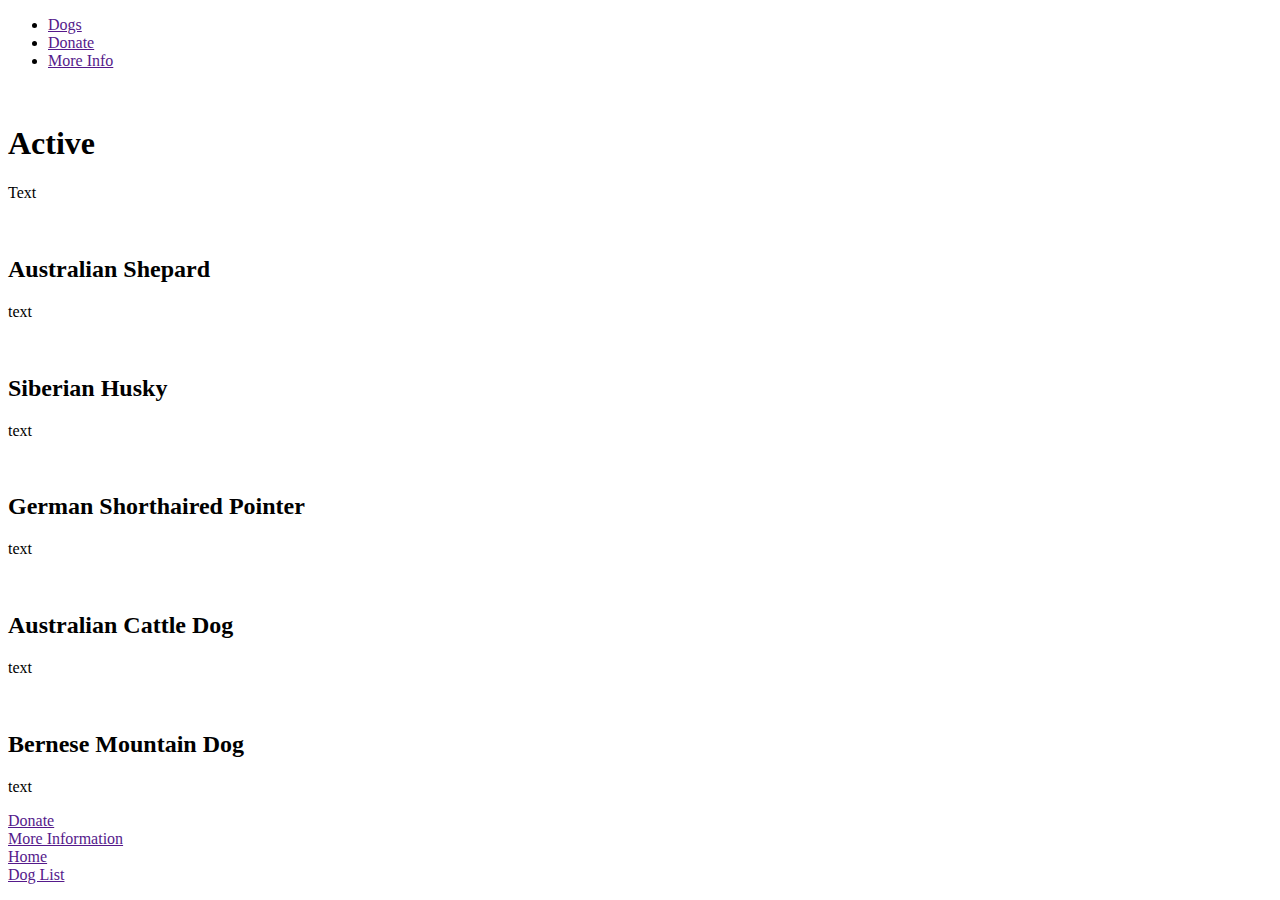
==== active.html @ c7b0cdbd "changes" ====
<!DOCTYPE html>
<html lang="en">

<head>
    <meta charset="UTF-8">
    <meta http-equiv="X-UA-Compatible" content="IE=edge">
    <meta name="viewport" content="width=device-width, initial-scale=1.0">
    <title>Active Page</title>
</head>

<body>
    <header>
        <nav>
            <menu>
                <li><a href="">Dogs</a></li>
                <li><a href="">Donate</a></li>
                <li><a href="">More Info</a></li>
            </menu>
        </nav>
    </header>
    <main>
        <img src="">
        <h1>Active</h1>
        <p>Text</p>
    </main>
    <section>
        <img src="">
        <img src="">
        <img src="">
        <h2>Australian Shepard</h2>
        <p>text</p>
    </section>
    <section>
        <img src="">
        <img src="">
        <img src="">
        <h2>Siberian Husky</h2>
        <p>text</p>
    </section>
    <section>
        <img src="">
        <img src="">
        <img src="">
        <h2>German Shorthaired Pointer</h2>
        <p>text</p>
    </section>
    <section>
        <img src="">
        <img src="">
        <img src="">
        <h2>Australian Cattle Dog</h2>
        <p>text</p>
    </section>
    <section>
        <img src="">
        <img src="">
        <img src="">
        <h2>Bernese Mountain Dog</h2>
        <p>text</p>
    </section>
</body>
<footer>
    <li><a href="">Donate</a></li>
    <li><a href="">More Information</a></li>
    <li><a href="">Home</a></li>
    <li><a href="">Dog List</a></li>
</footer>

</html>
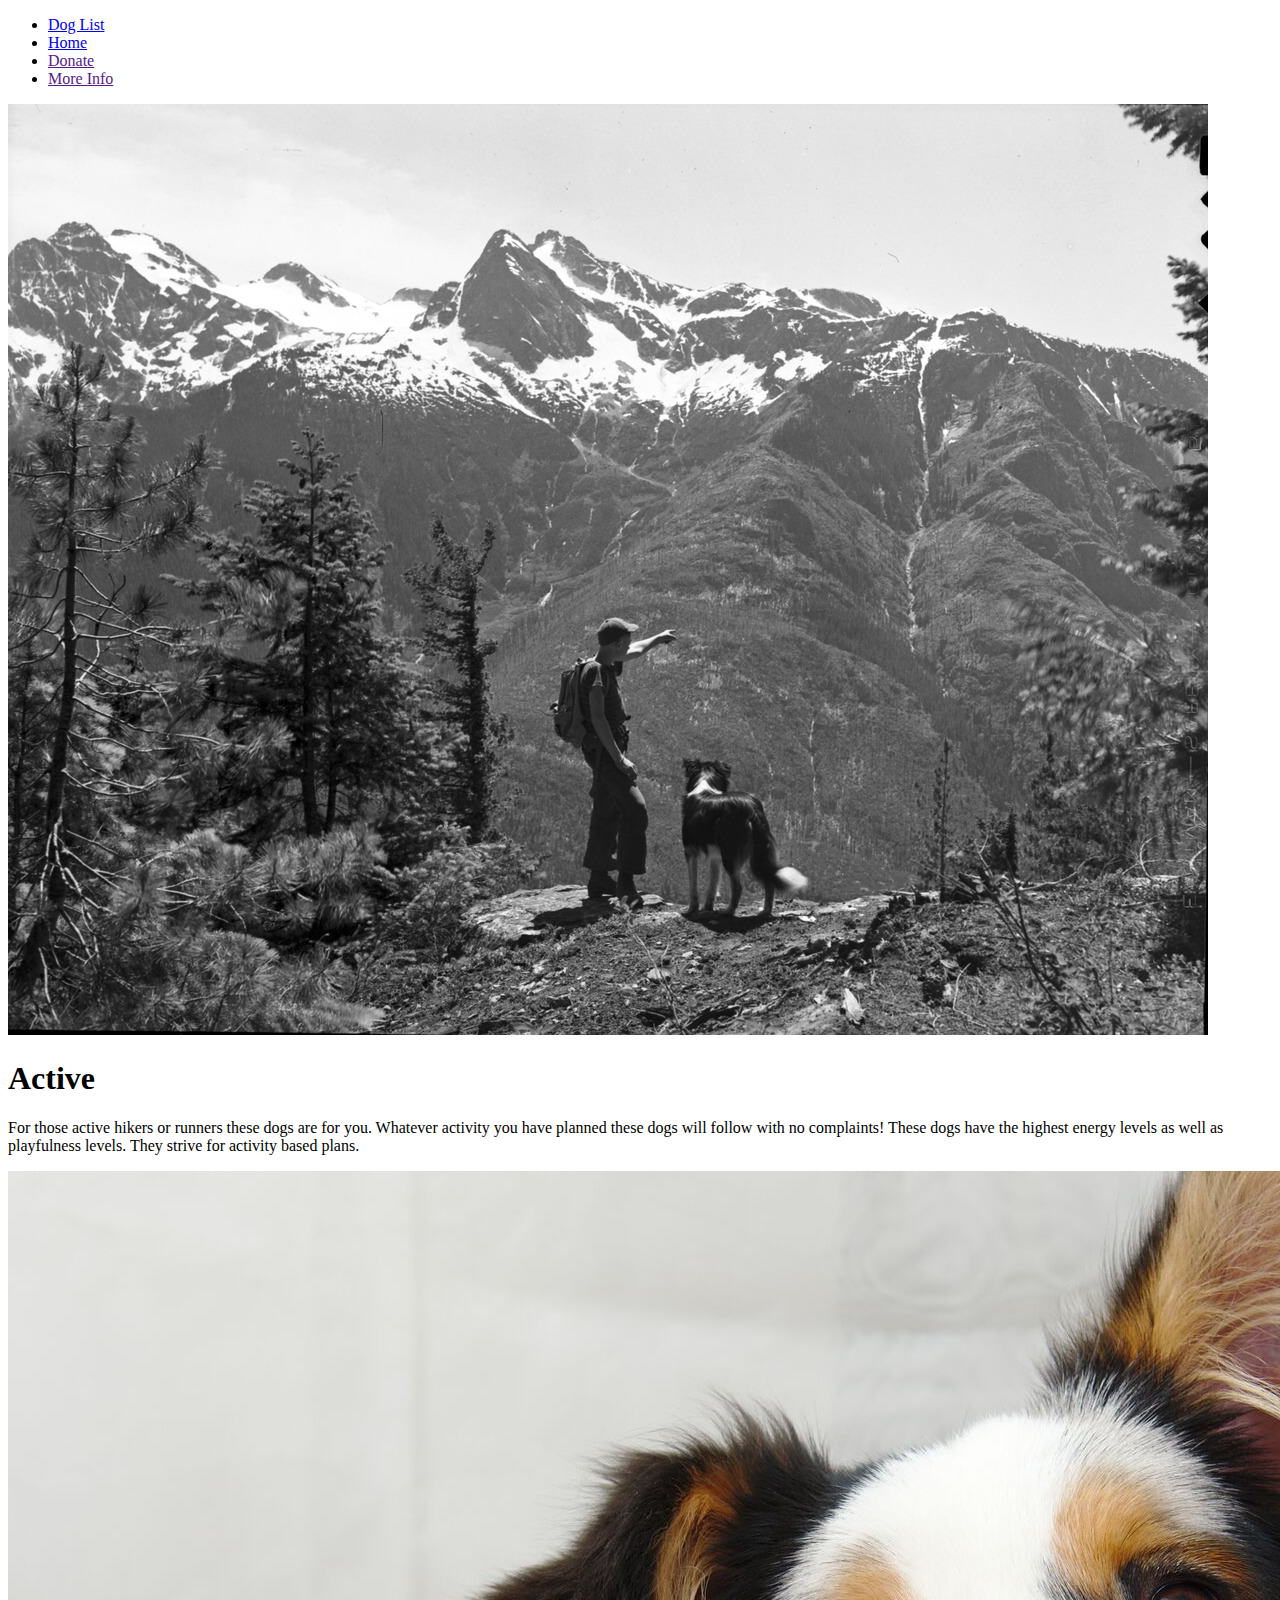
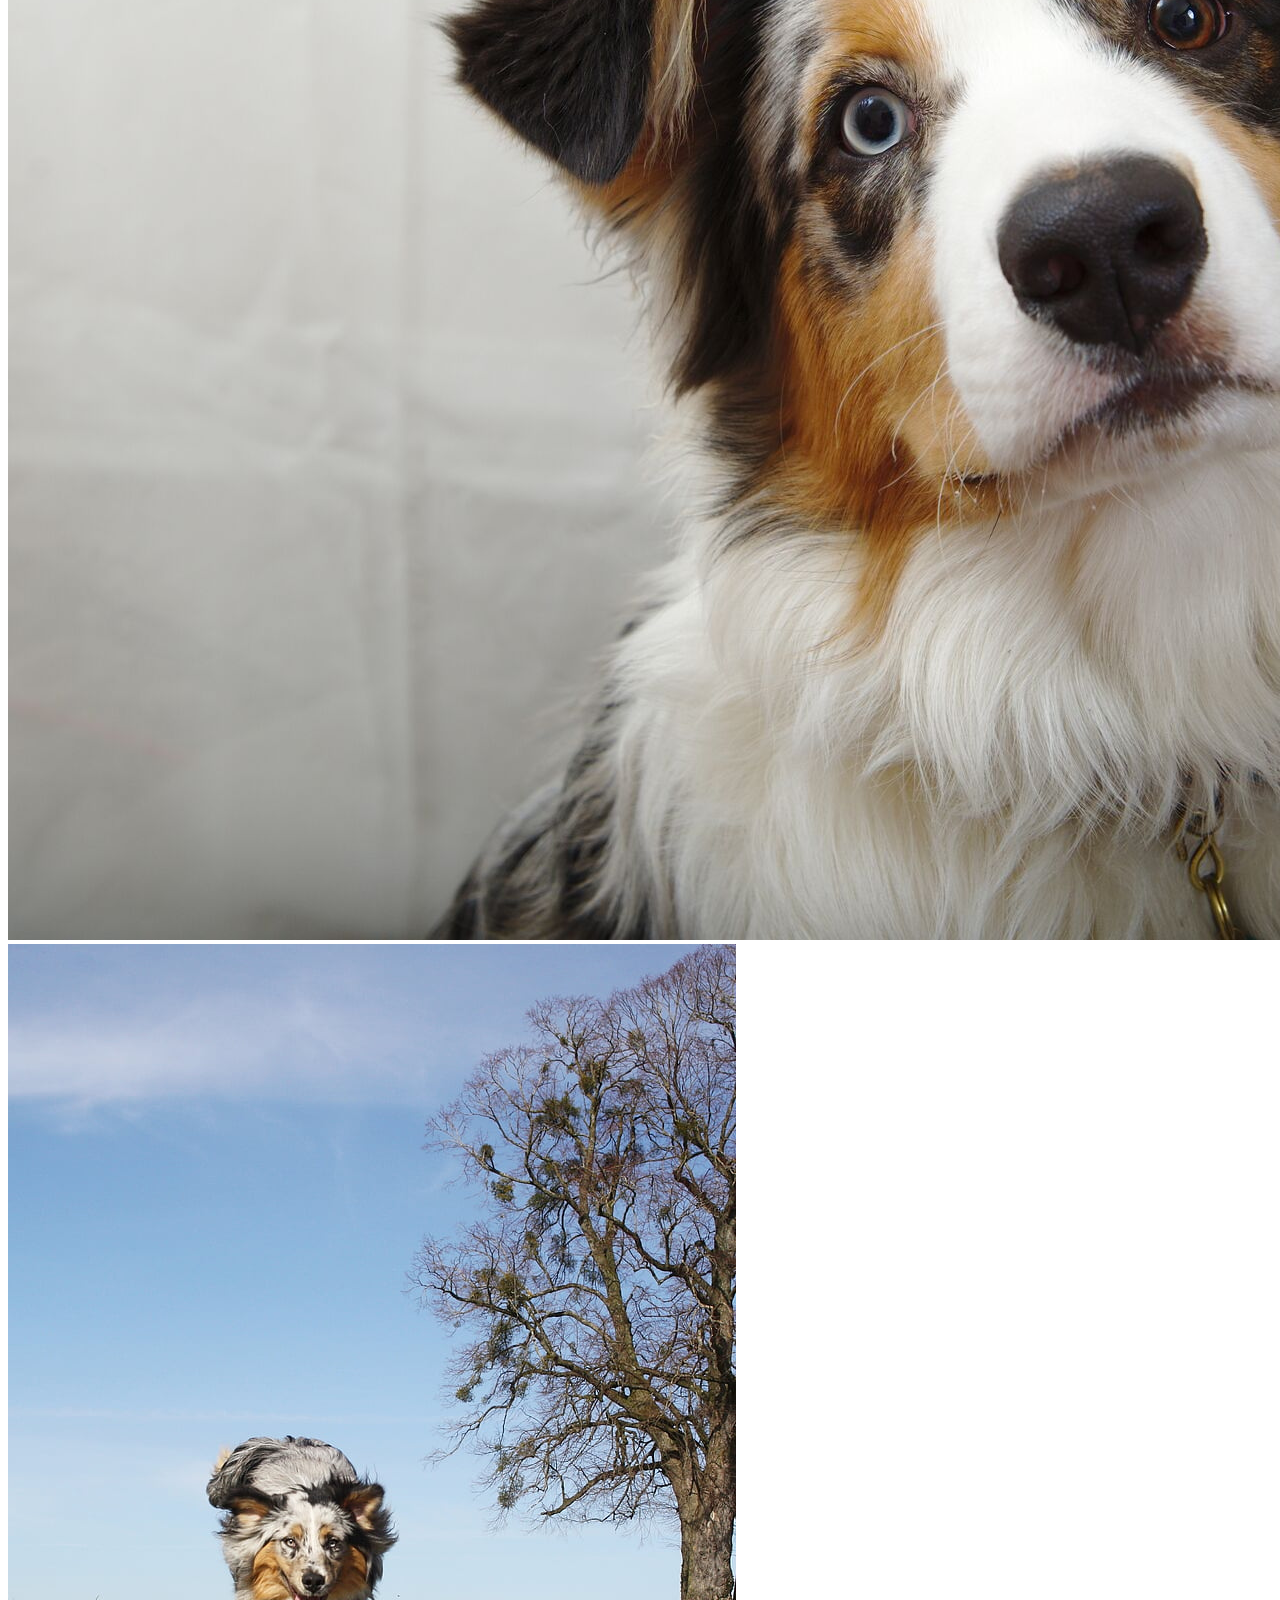
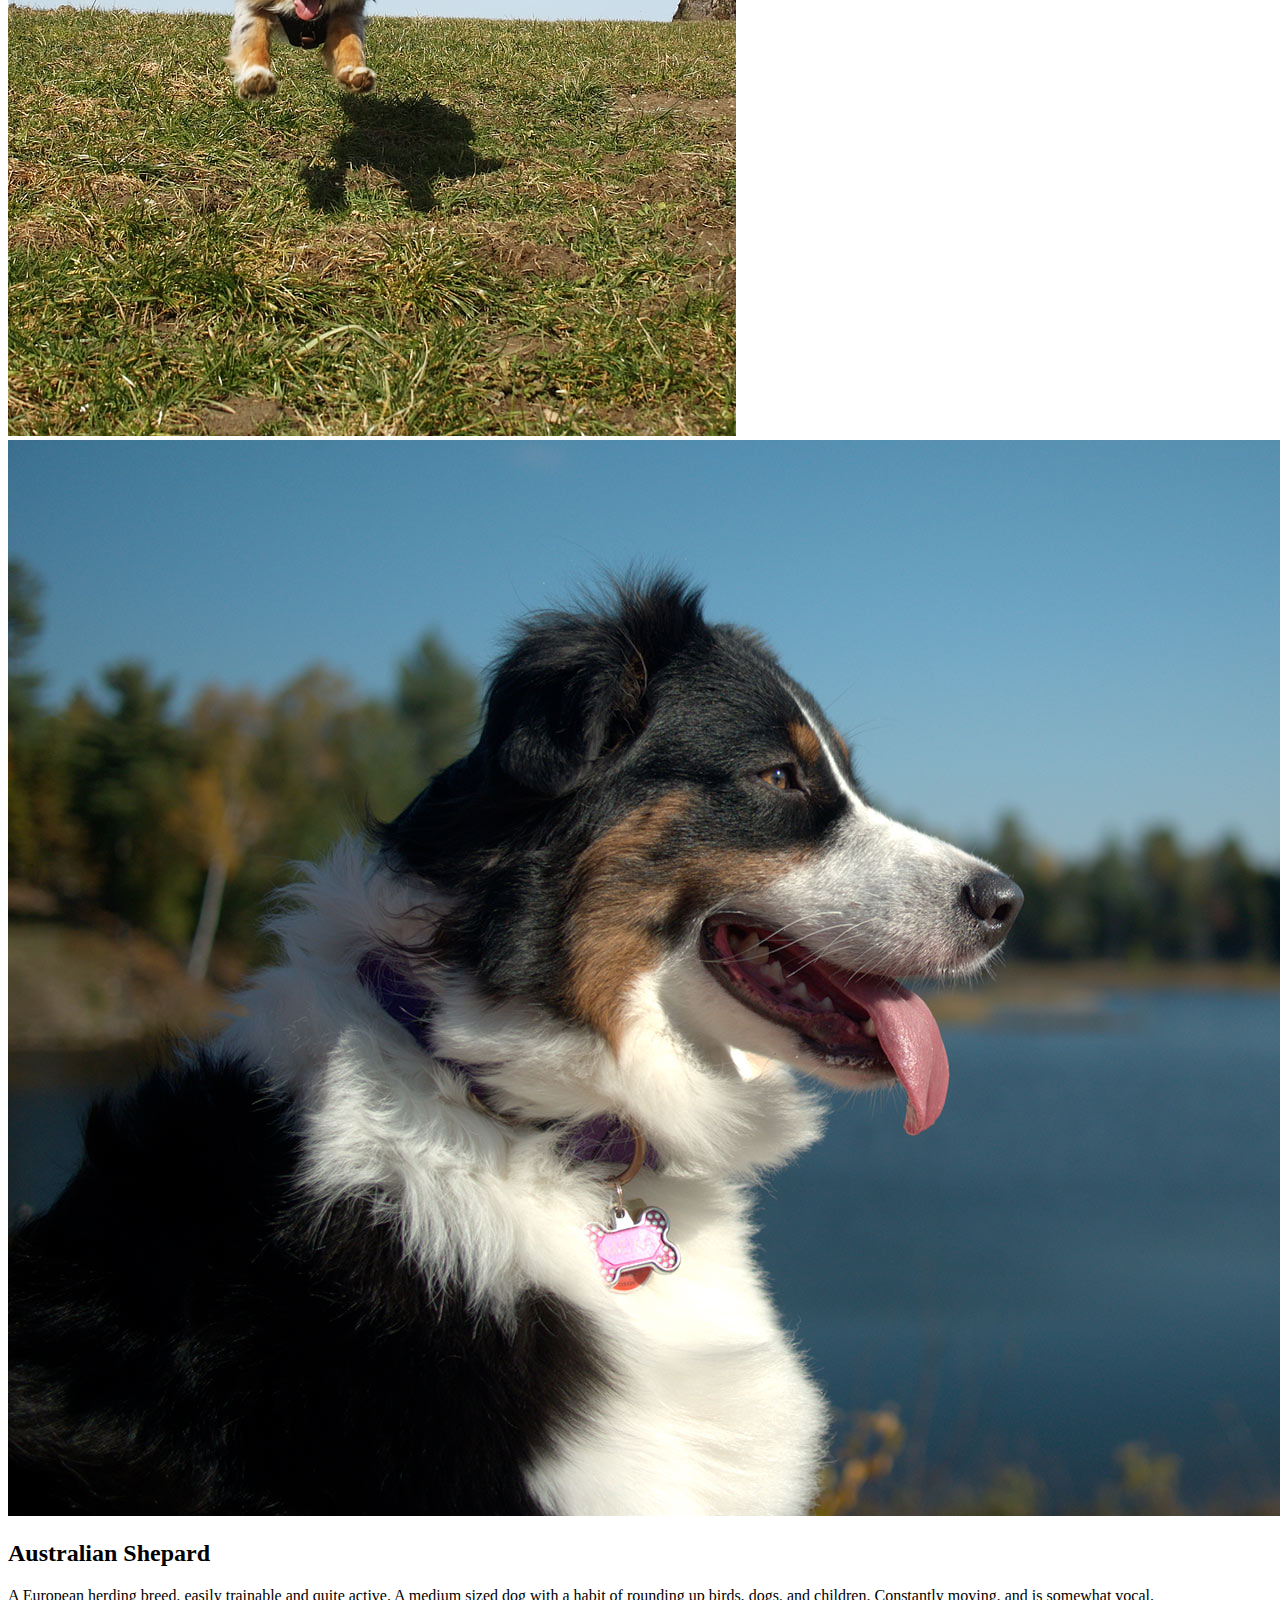
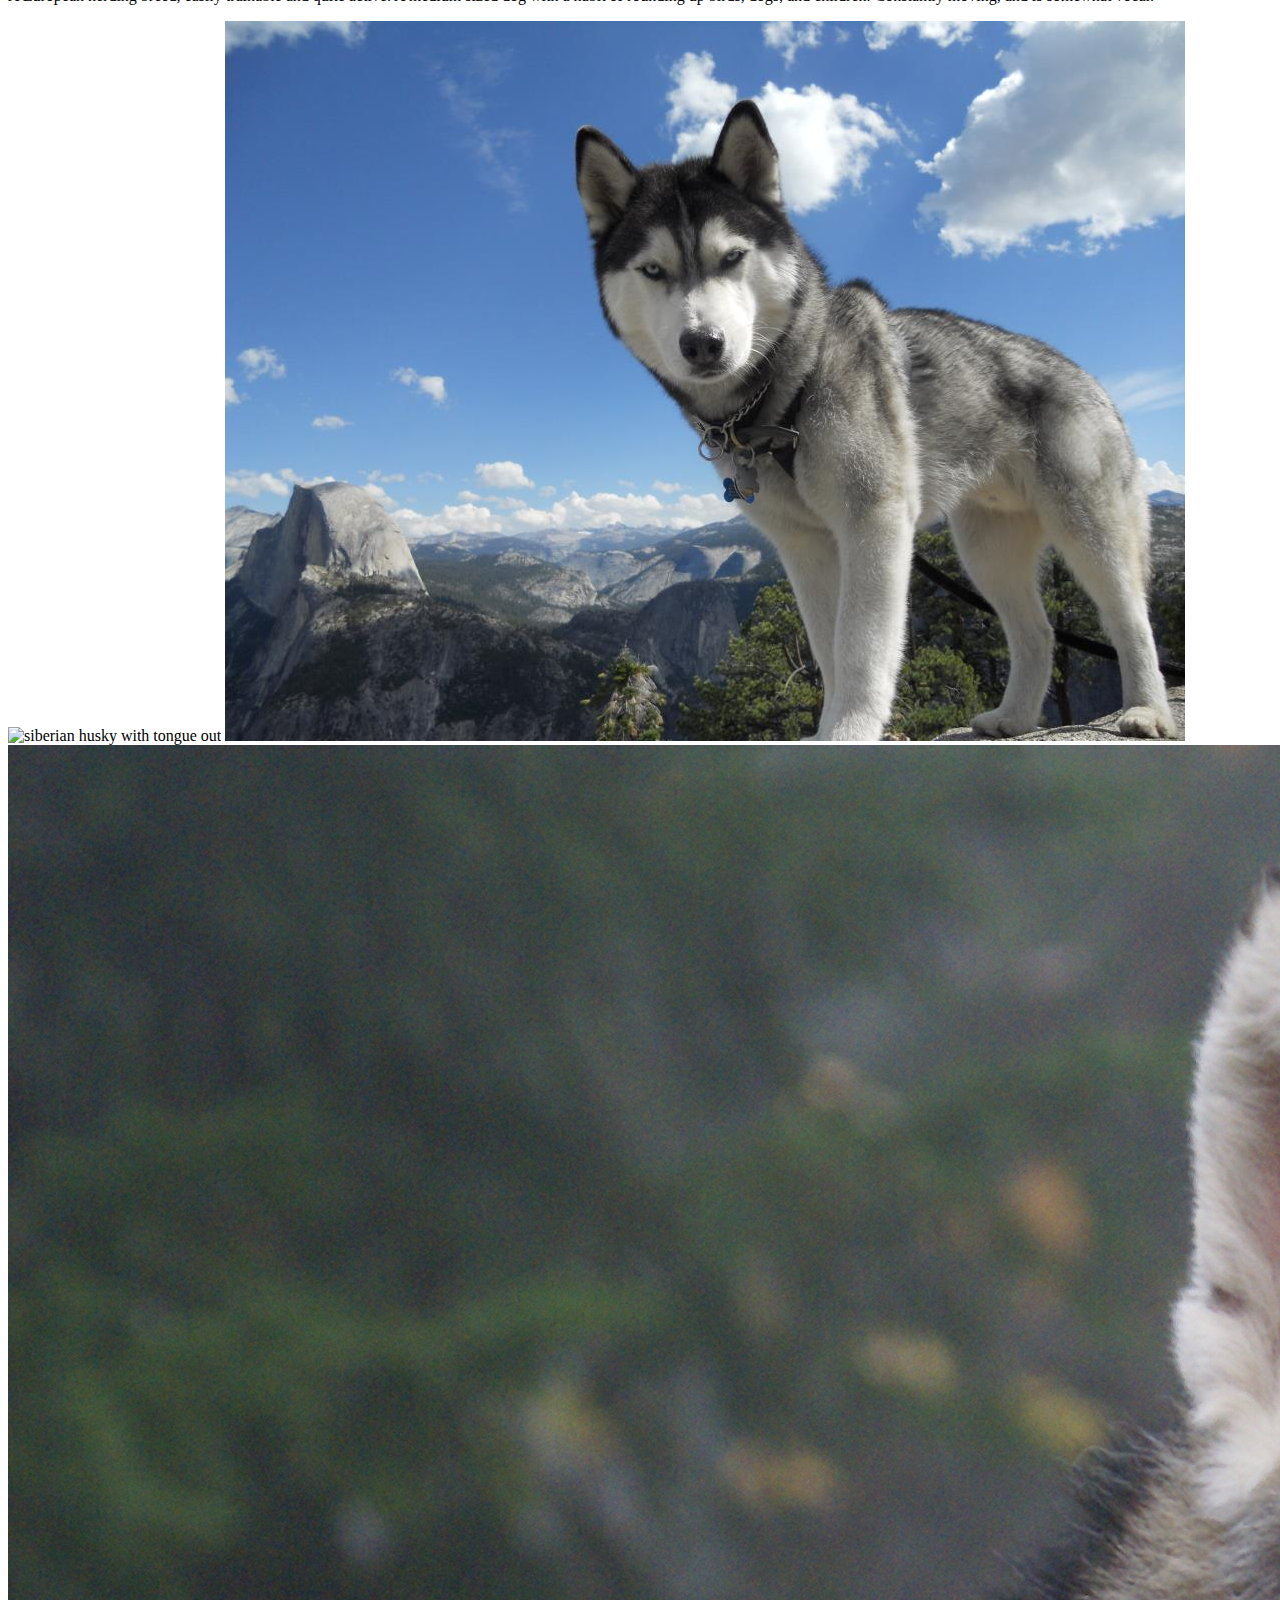
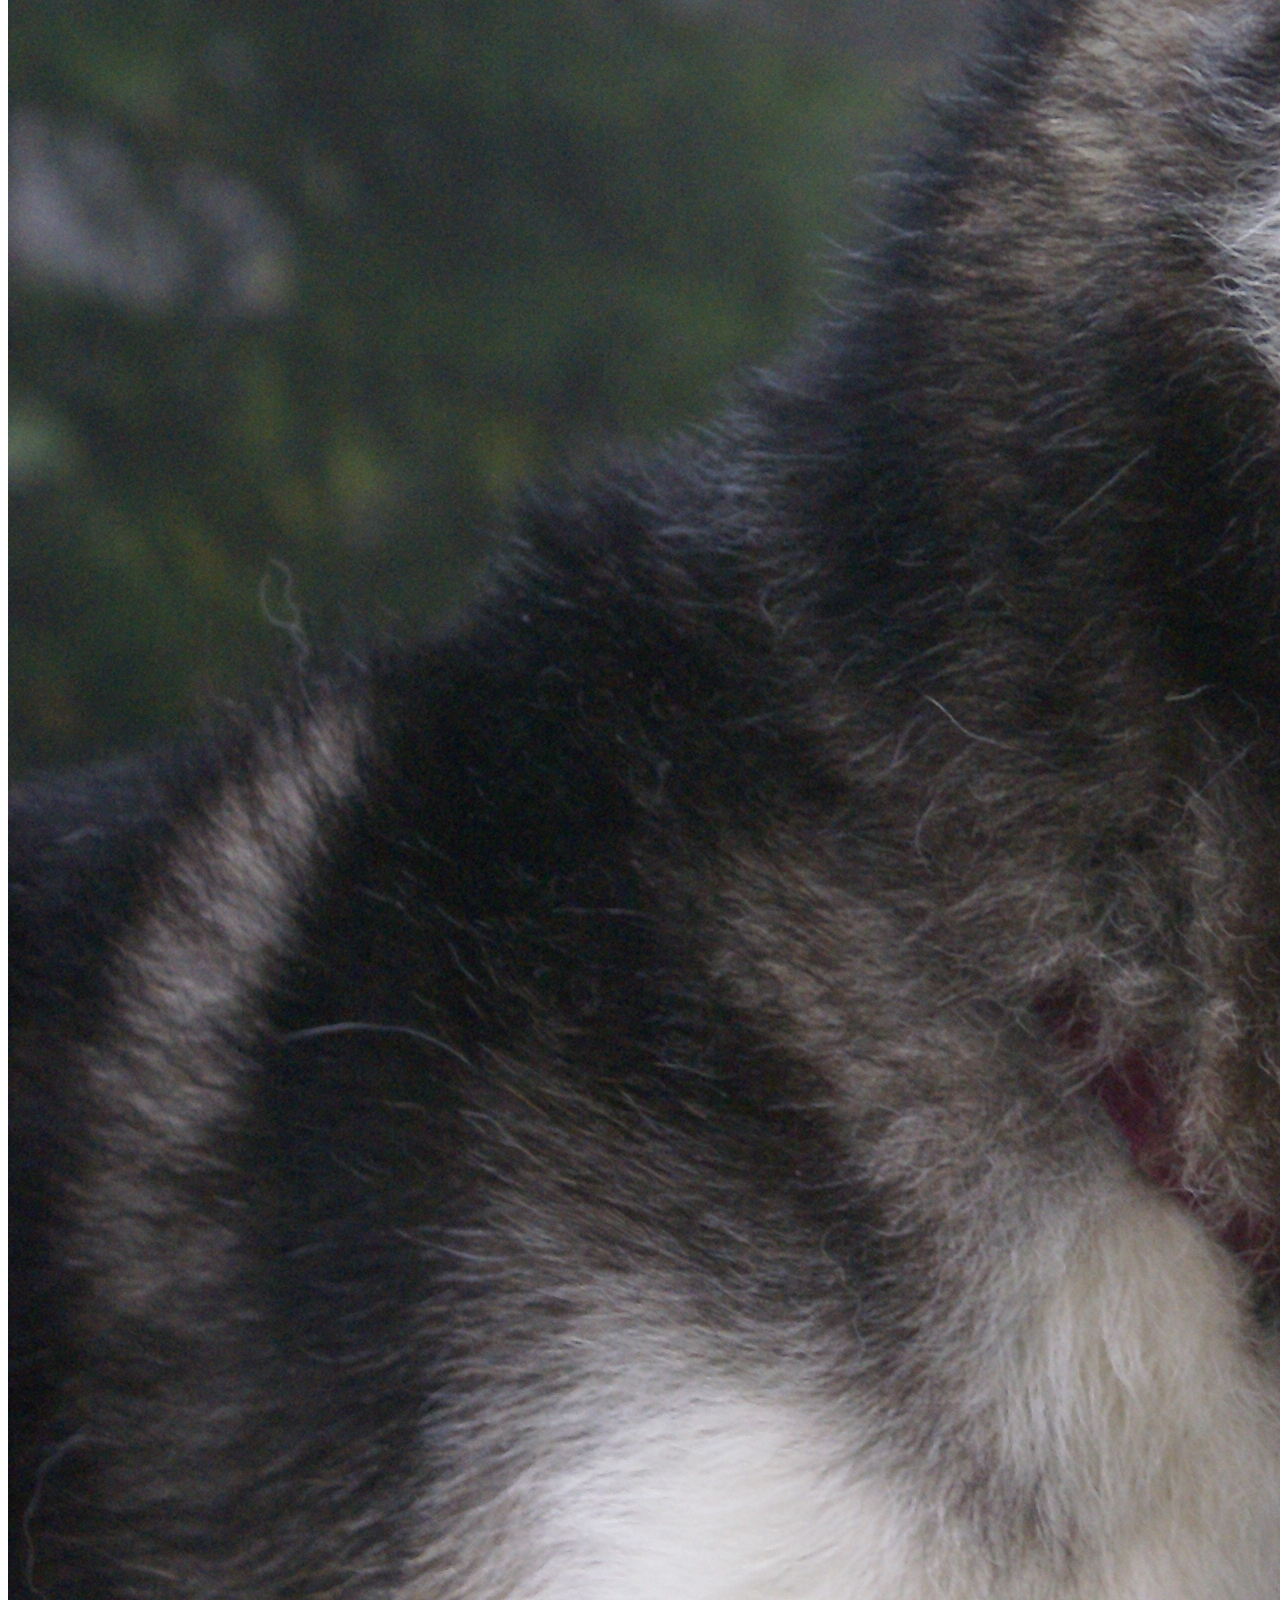
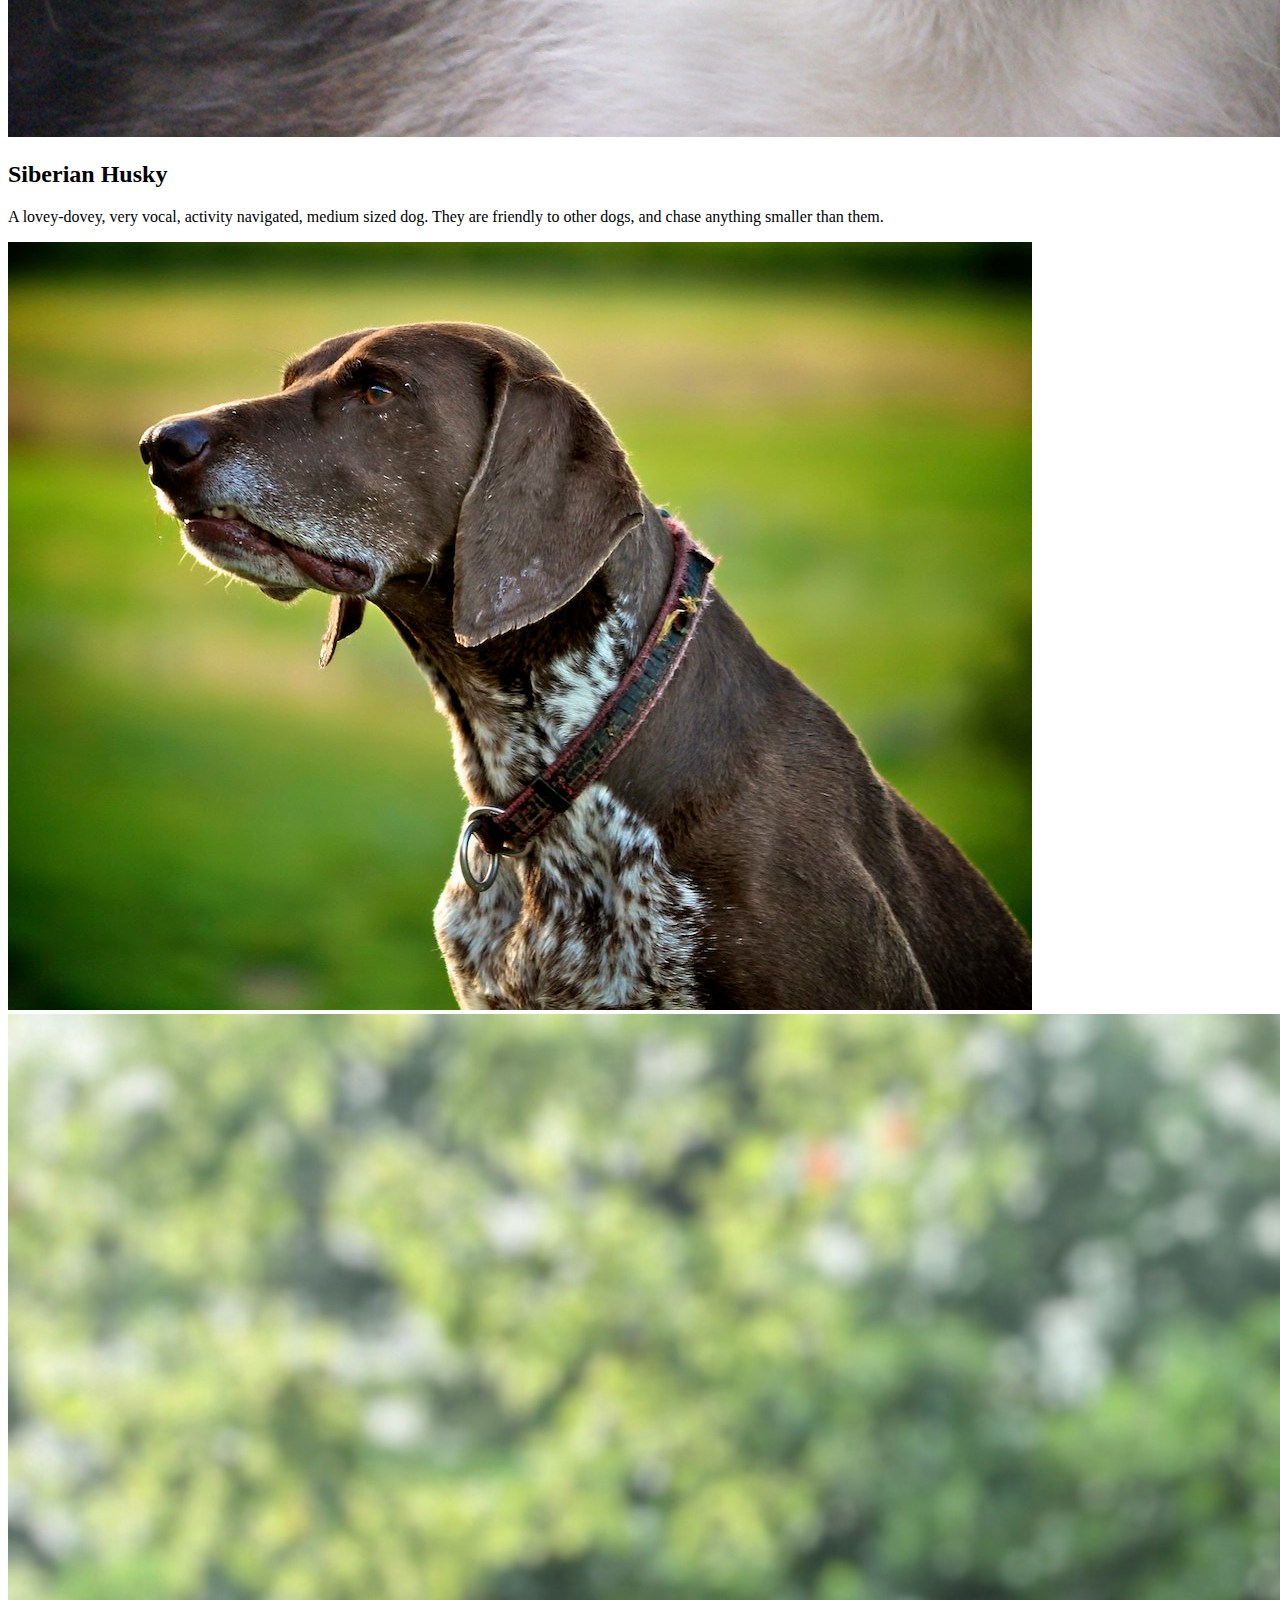
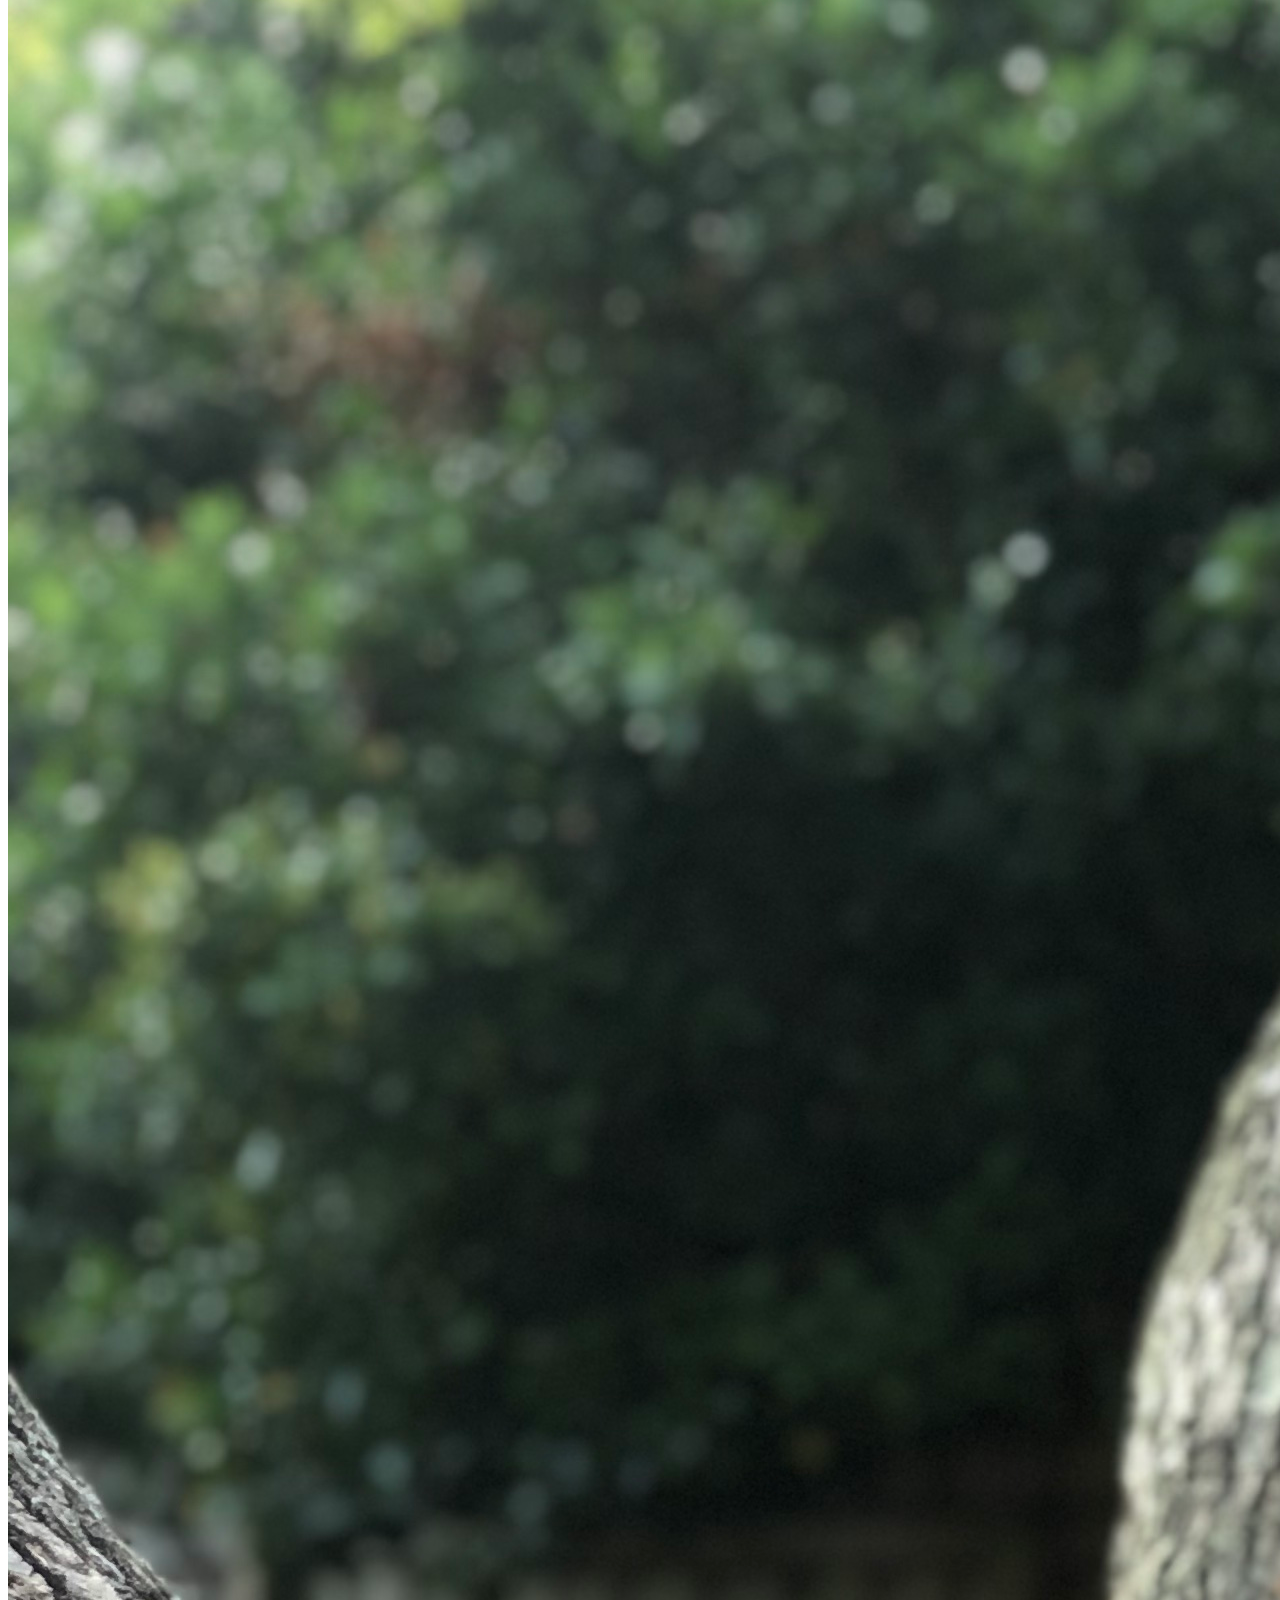
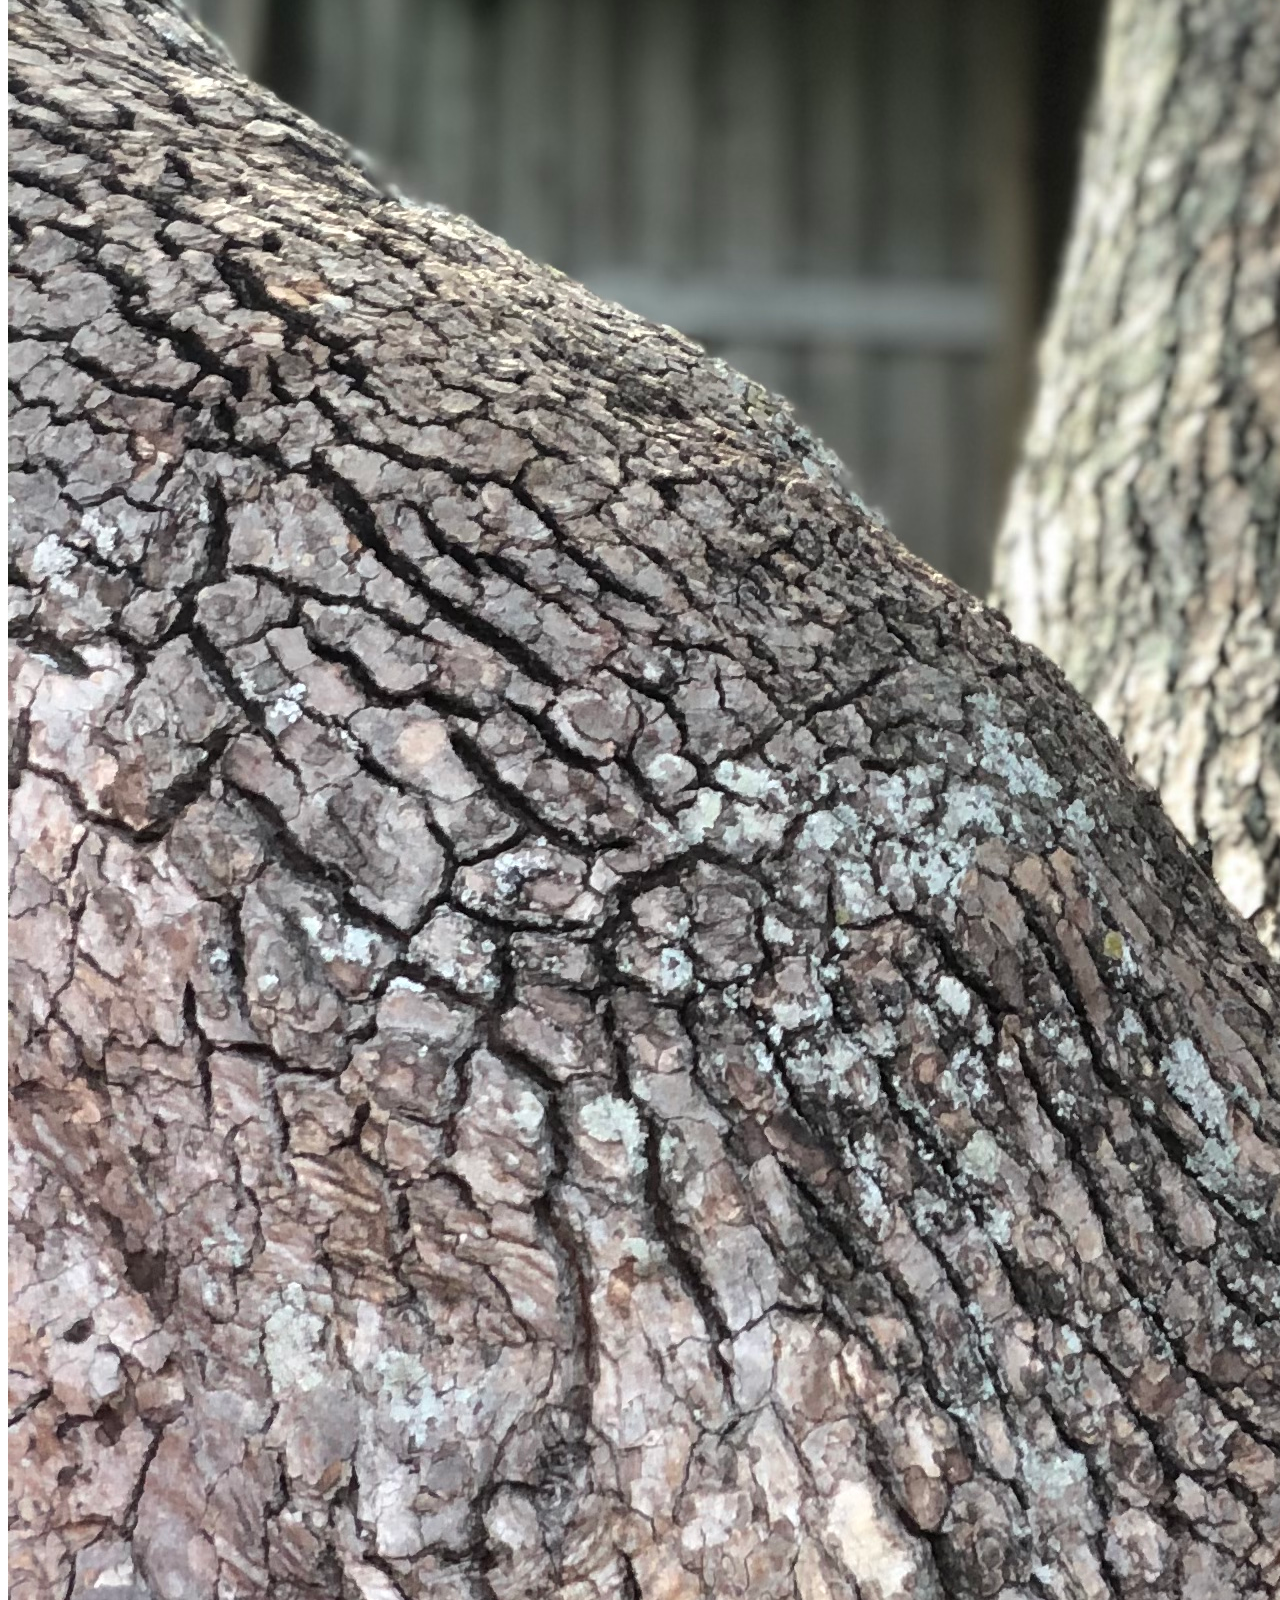
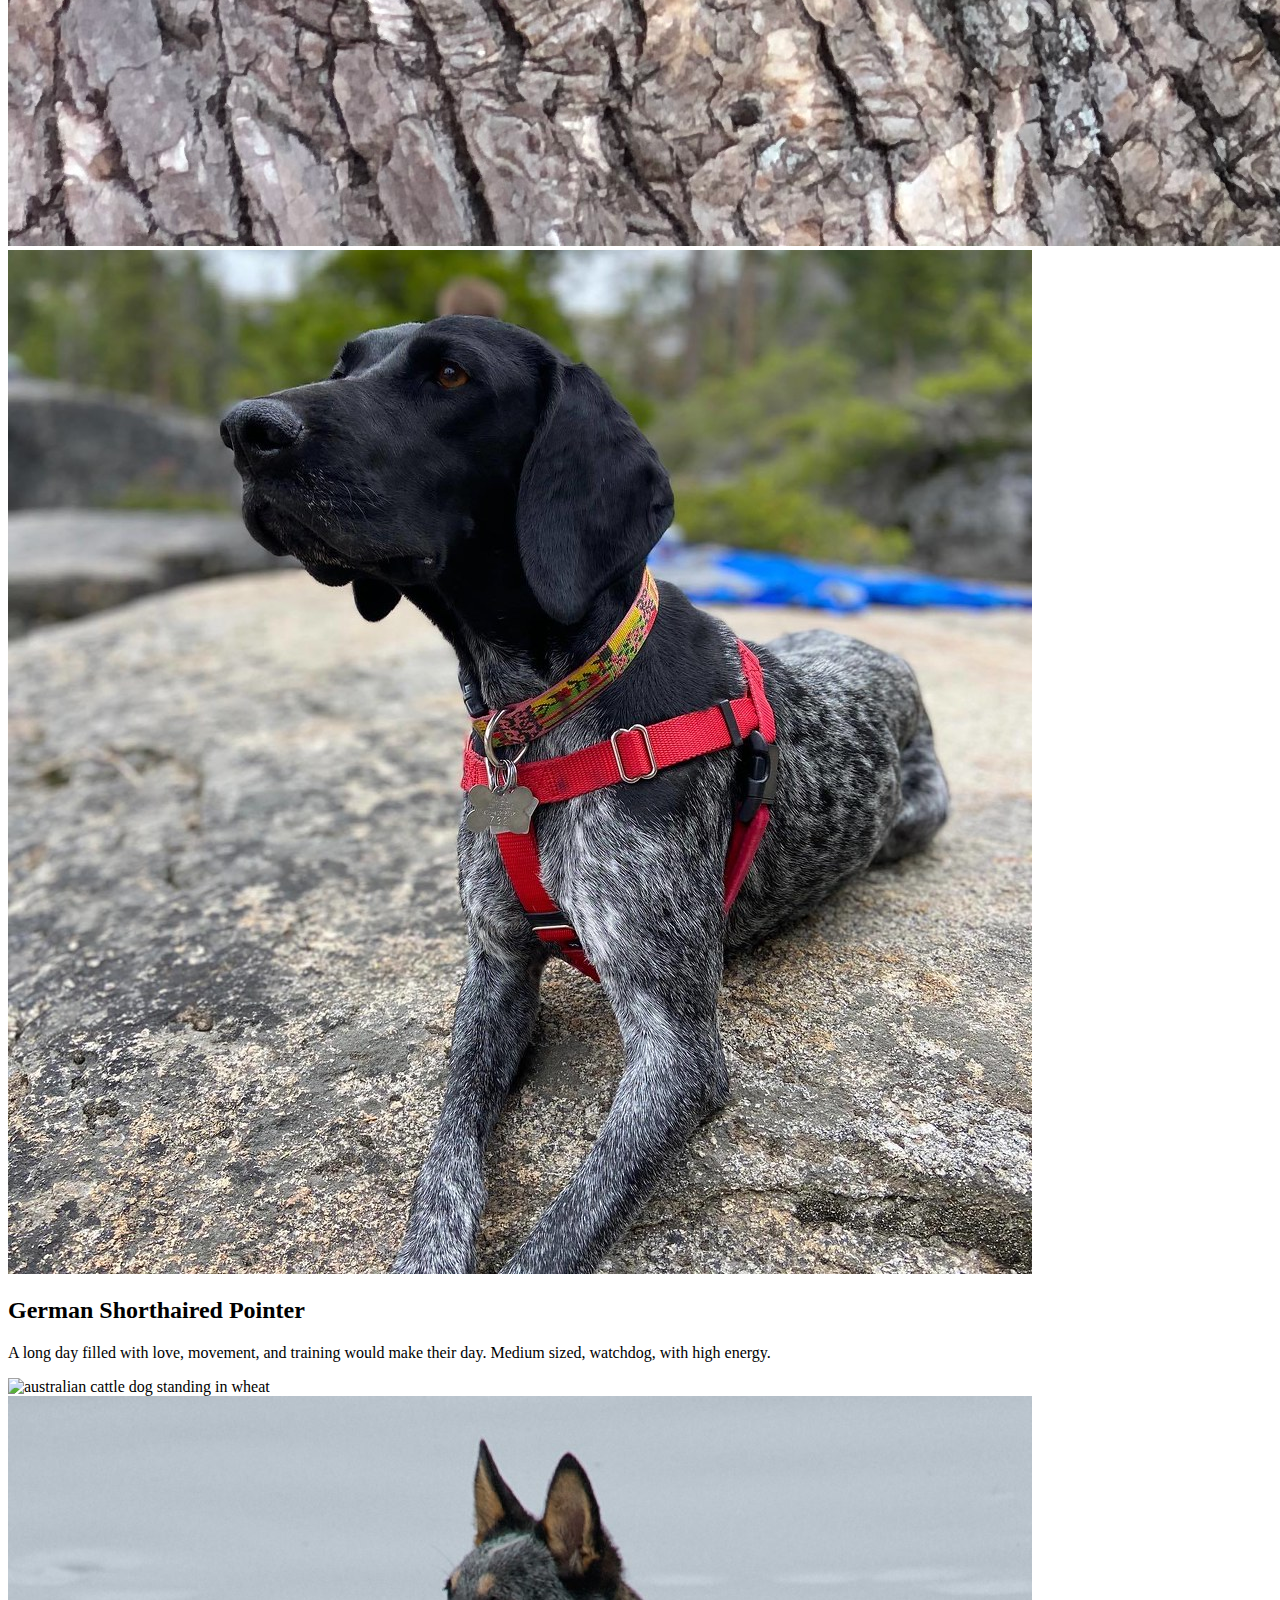
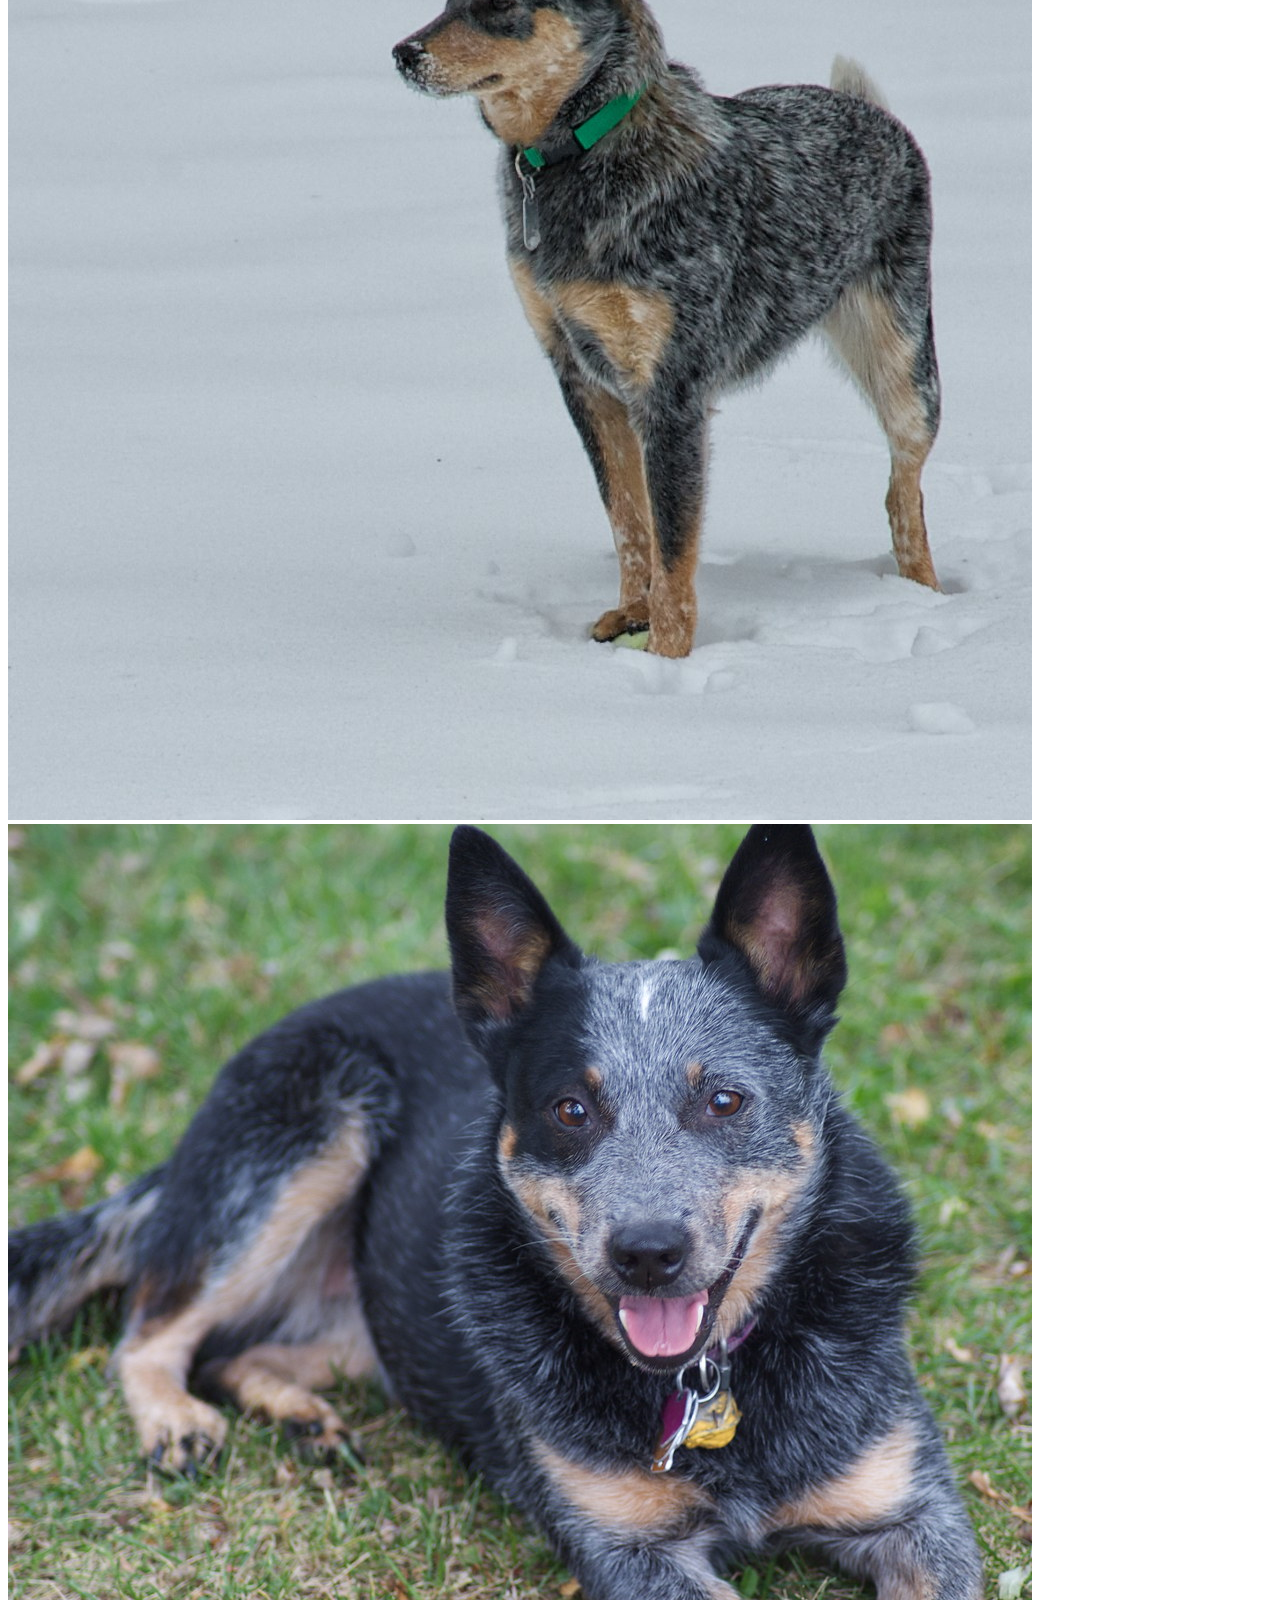
==== commit 25c77787: "adding photos and updating feedback requests" ====
--- a/active.html
+++ b/active.html
@@ -12,58 +12,59 @@
     <header>
         <nav>
             <menu>
-                <li><a href="">Dogs</a></li>
+                <li><a href="doglist.html">Dog List</a></li>
+                <li><a href="index.html">Home</a></li>
                 <li><a href="">Donate</a></li>
                 <li><a href="">More Info</a></li>
             </menu>
         </nav>
     </header>
     <main>
-        <img src="">
+        <img src="assets/images/ActiveTop.jpg" alt="man hiking with dog">
         <h1>Active</h1>
-        <p>Text</p>
+        <p>For those active hikers or runners these dogs are for you. Whatever activity you have planned these dogs will follow with no complaints! These dogs have the highest energy levels as well as playfulness levels. They strive for activity based plans. </p>
     </main>
     <section>
-        <img src="">
-        <img src="">
-        <img src="">
+        <img src="assets/images/AustralianShepard.jpeg" alt="australian shepard tilting head">
+        <img src="assets/images/AustralianShepard2.jpeg" alt="australian shepard jumping">
+        <img src="assets/images/AustralianShepard3.jpeg" alt="australian shepard profile">
         <h2>Australian Shepard</h2>
-        <p>text</p>
+        <p>A European herding breed, easily trainable and quite active. A medium sized dog with a habit of rounding up birds, dogs, and children. Constantly moving, and is somewhat vocal.</p>
     </section>
     <section>
-        <img src="">
-        <img src="">
-        <img src="">
+        <img src="assets/images/Siberian Husky.jpeg" alt="siberian husky with tongue out">
+        <img src="assets/images/Siberian_Husky2.jpg" alt="siberian husky standing on cliff">
+        <img src="assets/images/Siberian Husky 3jpg.jpg" alt="siberian husky profile">
         <h2>Siberian Husky</h2>
-        <p>text</p>
+        <p>A lovey-dovey, very vocal, activity navigated, medium sized dog. They are friendly to other dogs, and chase anything smaller than them.</p>
     </section>
     <section>
-        <img src="">
-        <img src="">
-        <img src="">
+        <img src="assets/images/German Shorthaired Pointer.jpg" alt="German Shorthaired Pointer profile">
+        <img src="assets/images/German Shorthaired Pointer2.jpeg" alt="German Shorthaired Pointer in a tree">
+        <img src="assets/images/German Shorthaired Pointer3.jpg" alt="German Shorthaired Pointer laying down">
         <h2>German Shorthaired Pointer</h2>
-        <p>text</p>
+        <p>A long day filled with love, movement, and training would make their day. Medium sized, watchdog, with high energy.</p>
     </section>
     <section>
-        <img src="">
-        <img src="">
-        <img src="">
+        <img src="assets/images/Australian Cattle Dog.jpeg" alt="australian cattle dog standing in wheat">
+        <img src="assets/images/Australian Cattle Dog 2.jpg" alt="australian cattle dog standing in snow">
+        <img src="assets/images/Australian Cattle Dog 3.jpg" alt="australian cattle dog laying down">
         <h2>Australian Cattle Dog</h2>
-        <p>text</p>
+        <p>An active dog, who can also lounge on the rare occasion you do. Smart, low vocal level, and very protective to their home.</p>
     </section>
     <section>
-        <img src="">
-        <img src="">
-        <img src="">
+        <img src="assets/images/Bernese Mountain dog.jpg" alt="bernese mountain dog standing">
+        <img src="assets/images/Bernese Mountain dog.jpg2.jpeg" alt="bernese mountain dog laying down">
+        <img src="assets/images/Bernese Mountain dog.jpg3.jpeg" alt="bernese mountain dog in snow">
         <h2>Bernese Mountain Dog</h2>
-        <p>text</p>
+        <p>With a moderately high energy level, they are here to please their owner. They’ll be happy to relax when you are, but prefer to have activities throughout the week. Overall sweet personality, with a moderate bark level.</p>
     </section>
 </body>
 <footer>
     <li><a href="">Donate</a></li>
     <li><a href="">More Information</a></li>
-    <li><a href="">Home</a></li>
-    <li><a href="">Dog List</a></li>
+    <li><a href="index.html">Home</a></li>
+    <li><a href="doglist.html">Dog List</a></li>
 </footer>
 
 </html>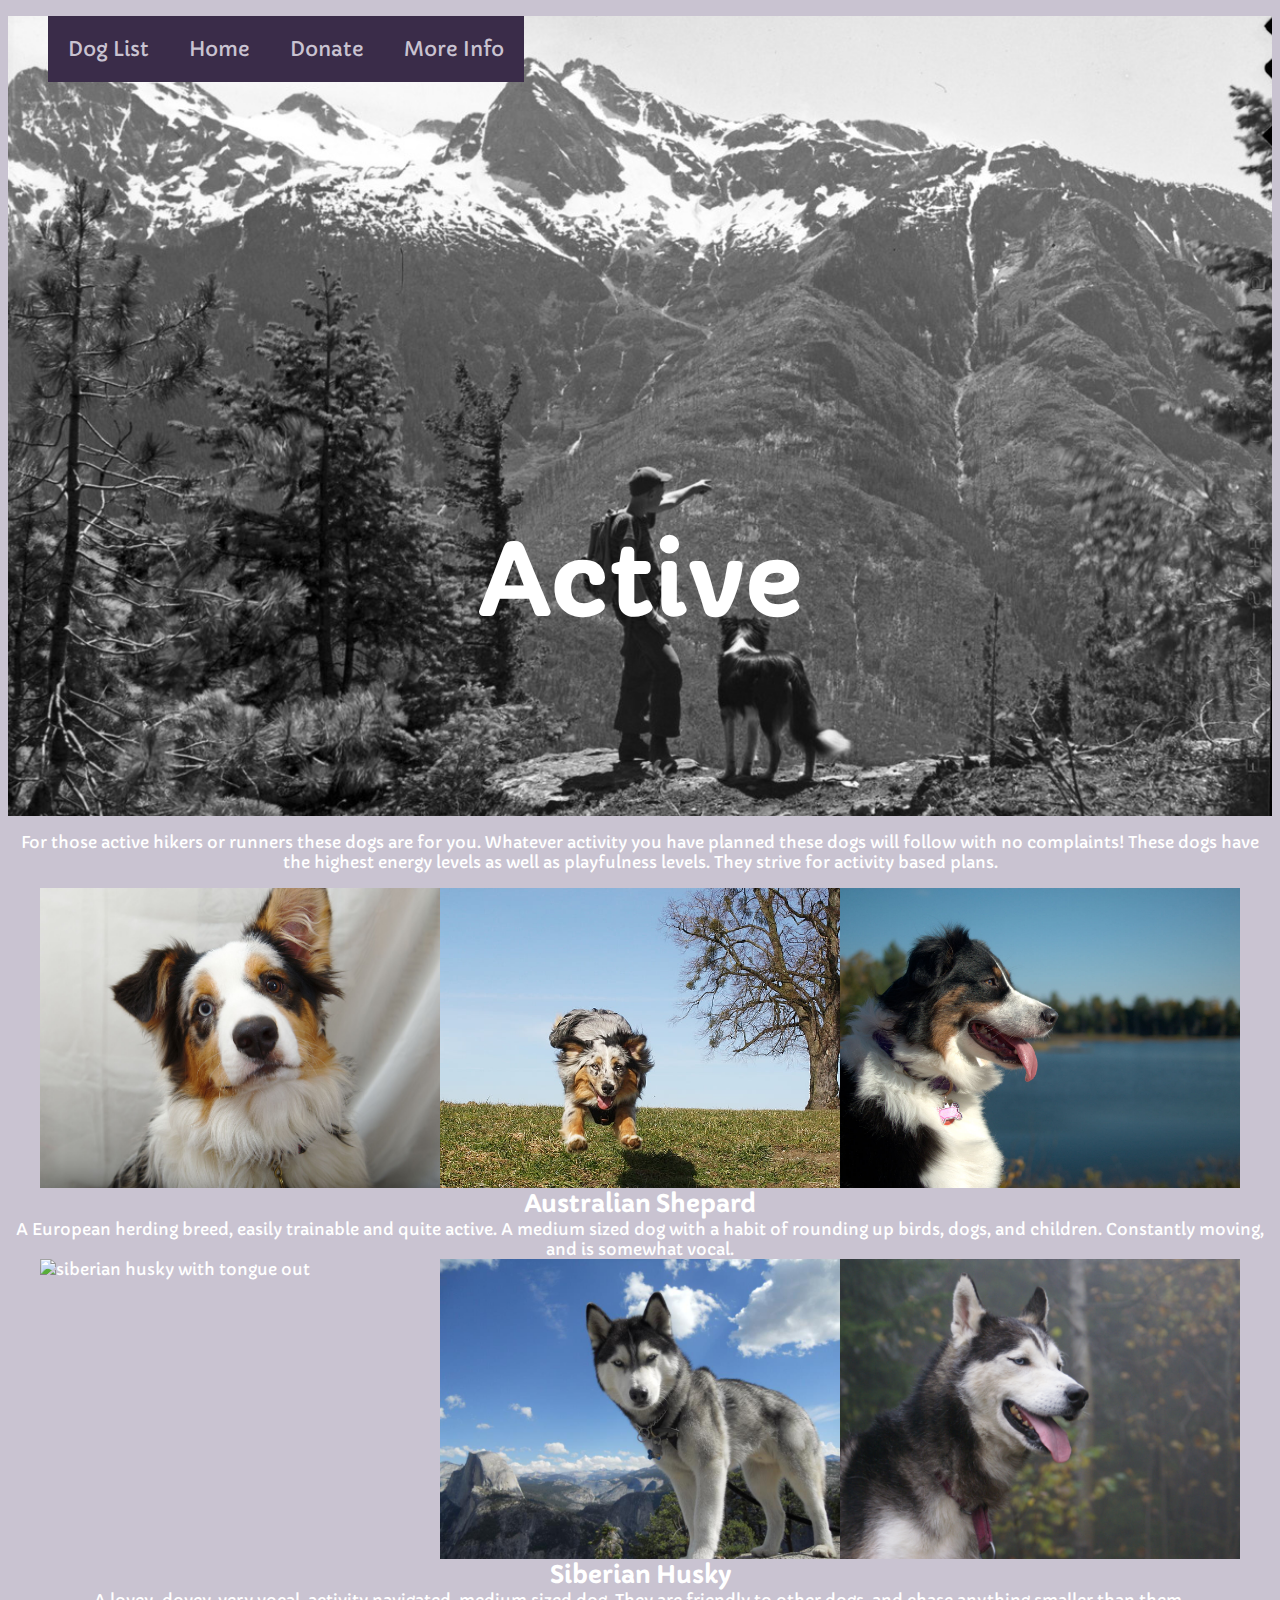
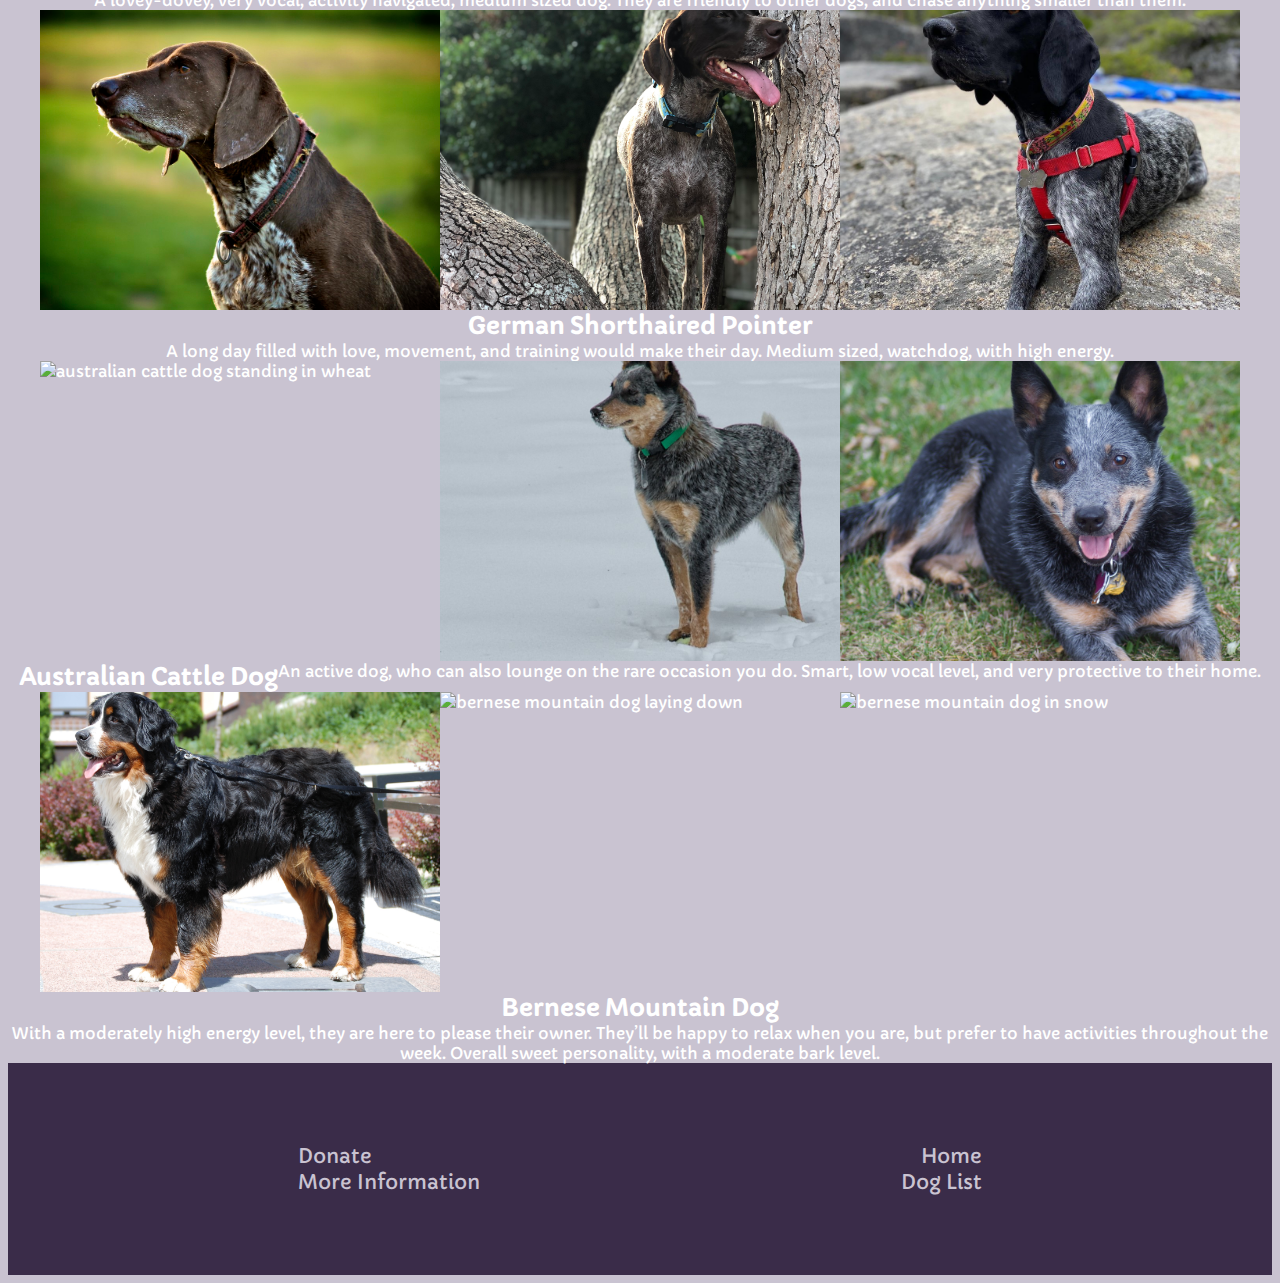
==== commit 86c42776: "more css" ====
--- a/active.html
+++ b/active.html
@@ -6,65 +6,83 @@
     <meta http-equiv="X-UA-Compatible" content="IE=edge">
     <meta name="viewport" content="width=device-width, initial-scale=1.0">
     <title>Active Page</title>
+    <link rel="stylesheet" href="assets/css/style.css">
 </head>
 
 <body>
-    <header>
-        <nav>
-            <menu>
-                <li><a href="doglist.html">Dog List</a></li>
-                <li><a href="index.html">Home</a></li>
-                <li><a href="">Donate</a></li>
-                <li><a href="">More Info</a></li>
-            </menu>
-        </nav>
-    </header>
+    <div class="active">
+        <menu>
+             <li><a class="button" href="doglist.html">Dog List</a></li>
+        </menu>
+        <menu>
+            <li><a class="button" href="index.html">Home</a></li>
+        </menu>
+        <menu>
+            <li><a class="button" href="">Donate</a></li>
+        </menu>
+        <menu>
+            <li><a class="button" href="">More Info</a></li>
+        </menu>
+        <br>
+    <h1 class="title">Active</h1>
+    </div>
     <main>
-        <img src="assets/images/ActiveTop.jpg" alt="man hiking with dog">
-        <h1>Active</h1>
         <p>For those active hikers or runners these dogs are for you. Whatever activity you have planned these dogs will follow with no complaints! These dogs have the highest energy levels as well as playfulness levels. They strive for activity based plans. </p>
     </main>
-    <section>
+    <section id="images1">
         <img src="assets/images/AustralianShepard.jpeg" alt="australian shepard tilting head">
         <img src="assets/images/AustralianShepard2.jpeg" alt="australian shepard jumping">
         <img src="assets/images/AustralianShepard3.jpeg" alt="australian shepard profile">
+        <br>
         <h2>Australian Shepard</h2>
+        <br>
         <p>A European herding breed, easily trainable and quite active. A medium sized dog with a habit of rounding up birds, dogs, and children. Constantly moving, and is somewhat vocal.</p>
     </section>
-    <section>
+    <section id="images2">
         <img src="assets/images/Siberian Husky.jpeg" alt="siberian husky with tongue out">
         <img src="assets/images/Siberian_Husky2.jpg" alt="siberian husky standing on cliff">
         <img src="assets/images/Siberian Husky 3jpg.jpg" alt="siberian husky profile">
+        <br>
         <h2>Siberian Husky</h2>
+        <br>
         <p>A lovey-dovey, very vocal, activity navigated, medium sized dog. They are friendly to other dogs, and chase anything smaller than them.</p>
     </section>
-    <section>
+    <section id="images3">
         <img src="assets/images/German Shorthaired Pointer.jpg" alt="German Shorthaired Pointer profile">
         <img src="assets/images/German Shorthaired Pointer2.jpeg" alt="German Shorthaired Pointer in a tree">
         <img src="assets/images/German Shorthaired Pointer3.jpg" alt="German Shorthaired Pointer laying down">
+        <br>
         <h2>German Shorthaired Pointer</h2>
+        <br>
         <p>A long day filled with love, movement, and training would make their day. Medium sized, watchdog, with high energy.</p>
     </section>
-    <section>
+    <section id="images4">
         <img src="assets/images/Australian Cattle Dog.jpeg" alt="australian cattle dog standing in wheat">
         <img src="assets/images/Australian Cattle Dog 2.jpg" alt="australian cattle dog standing in snow">
         <img src="assets/images/Australian Cattle Dog 3.jpg" alt="australian cattle dog laying down">
+        <br>
         <h2>Australian Cattle Dog</h2>
+        <br>
         <p>An active dog, who can also lounge on the rare occasion you do. Smart, low vocal level, and very protective to their home.</p>
     </section>
-    <section>
+    <section id="images5">
         <img src="assets/images/Bernese Mountain dog.jpg" alt="bernese mountain dog standing">
         <img src="assets/images/Bernese Mountain dog.jpg2.jpeg" alt="bernese mountain dog laying down">
         <img src="assets/images/Bernese Mountain dog.jpg3.jpeg" alt="bernese mountain dog in snow">
+        <br>
         <h2>Bernese Mountain Dog</h2>
+        <br>
         <p>With a moderately high energy level, they are here to please their owner. They’ll be happy to relax when you are, but prefer to have activities throughout the week. Overall sweet personality, with a moderate bark level.</p>
     </section>
+    <footer>
+        <div class="footer1">
+            <li><a href="">Donate</a></li>
+            <li><a href="">More Information</a></li>
+        </div>
+        <div class="footer2">
+            <li><a href="index.html">Home</a></li>
+            <li><a href="doglist.html">Dog List</a></li>
+        </div>
+    </footer>
 </body>
-<footer>
-    <li><a href="">Donate</a></li>
-    <li><a href="">More Information</a></li>
-    <li><a href="index.html">Home</a></li>
-    <li><a href="doglist.html">Dog List</a></li>
-</footer>
-
 </html>--- a/assets/css/style.css
+++ b/assets/css/style.css
@@ -0,0 +1,224 @@
+@import url('https://fonts.googleapis.com/css2?family=Capriola&display=swap');
+@import url('https://fonts.googleapis.com/css2?family=Open+Sans:wght@300&display=swap');
+
+:root {
+    --lightpurple: #C9C3D1;
+    --darkpurple: #3A2C49;
+    --brown: #B1A0A2;
+}
+
+body {
+    font-family: 'Capriola', sans-serif;
+    color: white;
+    background-color: var(--lightpurple);
+}
+
+/* Background Image */
+div.frontpage {
+    background-image: url("../images/index.jpg");
+    background-image: fixed;
+    min-height: 800px;
+    background-size: cover;
+    background-position: center;
+}
+
+/* buttons */
+menu li a {
+    text-decoration: none;
+    font-style: 'Capriola', sans-serif;
+    font-size: 20px;
+    color: var(--lightpurple);
+    background: var(--darkpurple);
+    padding: 20px; 
+
+}
+
+menu li {
+    list-style: none;
+    float: left;
+    margin-top: 20px;
+}
+
+/*header*/
+div .title {
+    position: absolute;
+    text-align: center;
+    top: 50%;
+    bottom: 50%;
+    right: 30%;
+    left: 30%;
+    font-size: 100px;
+}
+
+p {
+    text-align: center; 
+}
+
+
+/* photo grid */
+.parent { 
+    display: grid; 
+    grid-template-columns: repeat(3, 1fr); 
+    grid-template-rows: repeat(3, 1fr); 
+    grid-column-gap: 0px;
+    grid-row-gap: 0px; 
+    }
+    .div1 { 
+        position: relative;
+        grid-area: 1 / 1 / 4 / 2; 
+    } 
+    .div2 { 
+        position: relative;
+        grid-area: 1 / 3 / 4 / 4; 
+    } 
+    .div3 { 
+        position: relative;
+        grid-area: 1 / 2 / 2 / 3; 
+    } 
+    .div4 { 
+        position: relative;
+        grid-area: 2 / 2 / 3 / 3; 
+    } 
+    .div5 { 
+        position: relative;
+        grid-area: 3 / 2 / 4 / 3; 
+    }     
+
+.parent img {
+    height: 100%;
+    width: 100%;
+    object-fit: cover;
+}
+
+
+/*dog divisions*/
+
+.overlay {
+    position: absolute;
+    bottom: 0px;
+    text-align: center;
+    color: white;
+    width: 100%; 
+}
+
+.overlay h2 {
+    font-size: 30px;
+    text-align: center;
+}
+
+.overlay p {
+    opacity: 0;
+    text-align: center; 
+    transition: opacity .5s; 
+}
+
+
+.overlay-container:hover p {
+    font-size: 20px;
+    background-color: rgba(255, 255, 255, .8);
+    color: var(--darkpurple);
+    display: block; 
+    margin-bottom: 0px; 
+    opacity: 1; 
+}
+
+/* individual Pages */
+
+/* Active */
+div.active {
+    background-image: url("../images/ActiveTop.jpg");
+    background-image: fixed;
+    min-height: 800px;
+    background-size: cover;
+    background-position: center;
+}
+
+/* Hypoallergenic */
+
+/* Companion */
+div.companion {
+    background-image: url("../images/companiontop.jpg");
+    background-image: fixed;
+    min-height: 800px;
+    background-size: cover;
+    background-position: center;
+}
+/* Adaptable */
+
+/* Independent */
+
+/* general */
+#images1 {
+    display: flex;
+    justify-content: center;
+    flex-wrap: wrap; 
+}
+
+#images2 {
+    display: flex;
+    justify-content: center;
+    flex-wrap: wrap; 
+}
+
+#images3 {
+    display: flex;
+    justify-content: center;
+    flex-wrap: wrap; 
+}
+
+#images4 {
+    display: flex;
+    justify-content: center;
+    flex-wrap: wrap; 
+}
+
+#images5 {
+    display: flex;
+    justify-content: center;
+    flex-wrap: wrap; 
+}
+
+section img {
+    height: 300px;
+    width: 400px;
+    object-fit: cover;
+}
+
+section h2 {
+    margin: 0px; 
+    text-align: center;
+}
+
+section p {
+    margin: 0px; 
+    text-align: center; 
+}
+
+/*footer*/
+footer {
+    background-color: var(--darkpurple);
+    padding: 80px;
+    display: flex;
+    justify-content: space-around;
+     
+}
+
+footer li {
+    list-style: none;
+}
+
+footer li a {
+    text-decoration: none;
+    font-style: 'Capriola', sans-serif;
+    font-size: 20px;
+    color: var(--lightpurple);
+}
+
+.footer1 {
+    text-align: left;
+}
+
+.footer2 {
+    text-align: right;
+}
+
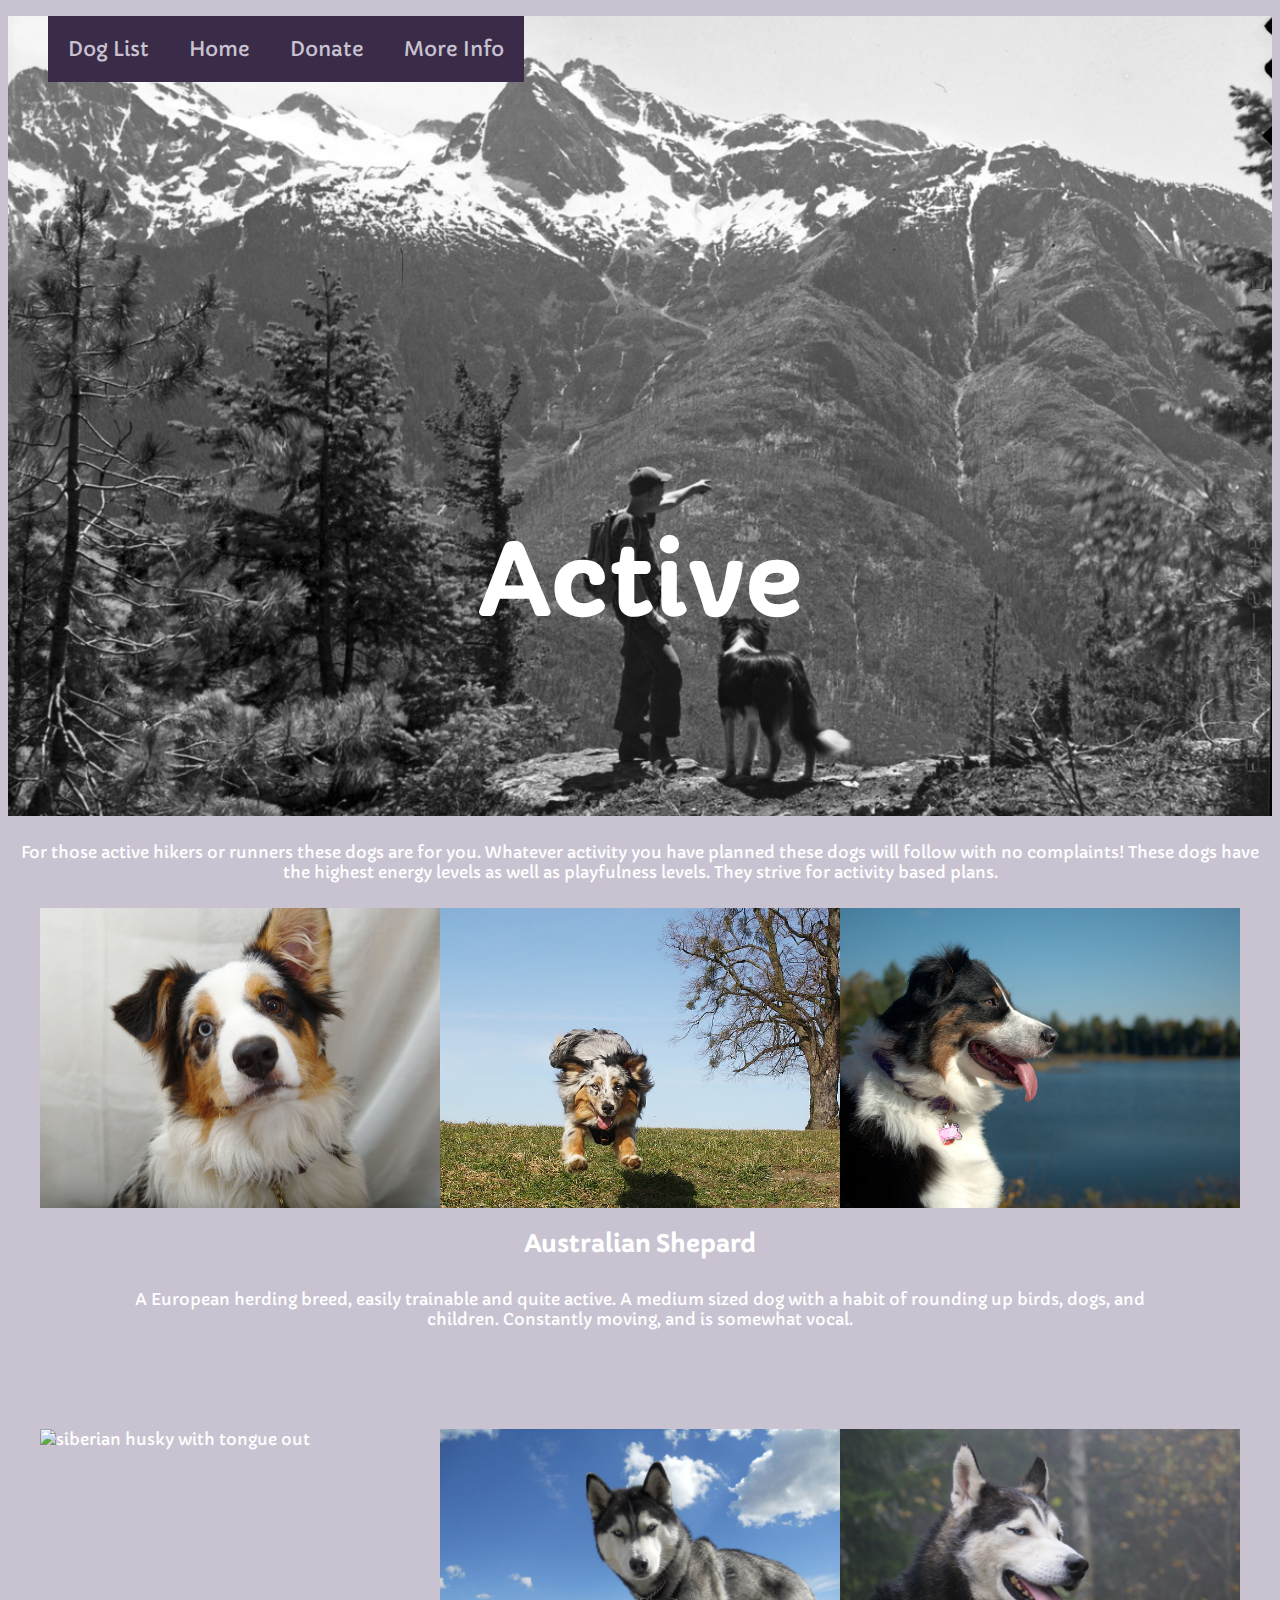
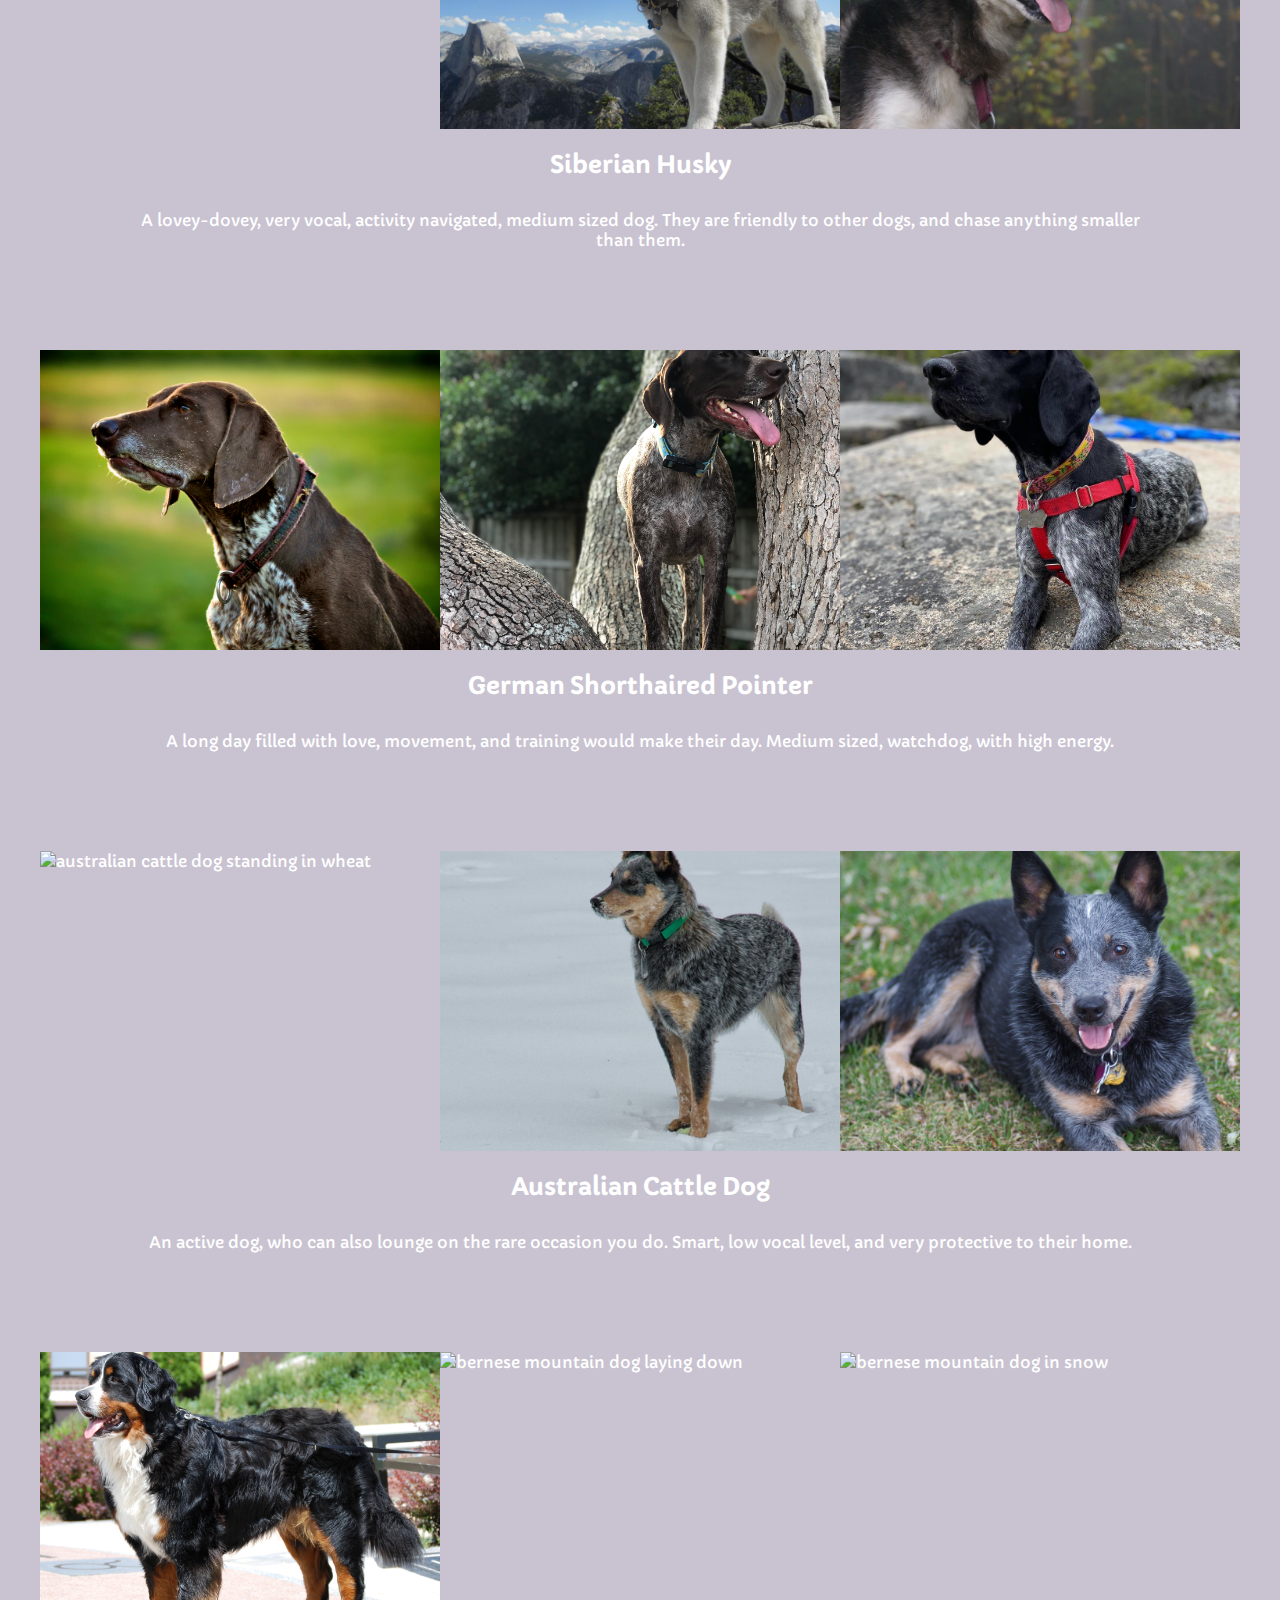
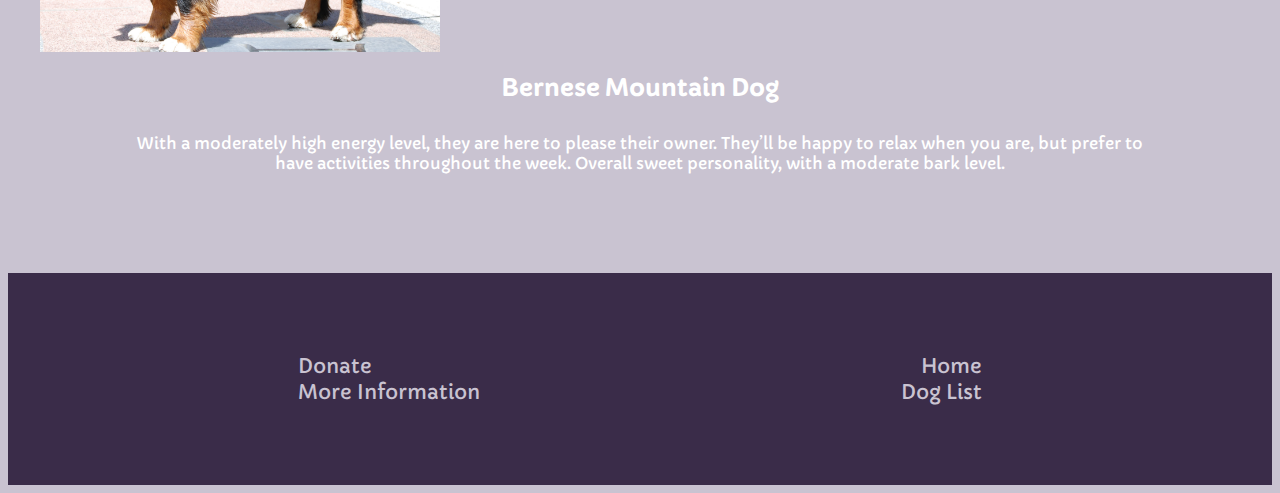
==== commit 8126ca36: "more images" ====
--- a/active.html
+++ b/active.html
@@ -33,47 +33,46 @@
         <img src="assets/images/AustralianShepard.jpeg" alt="australian shepard tilting head">
         <img src="assets/images/AustralianShepard2.jpeg" alt="australian shepard jumping">
         <img src="assets/images/AustralianShepard3.jpeg" alt="australian shepard profile">
-        <br>
+    </section>
+    <text>
         <h2>Australian Shepard</h2>
-        <br>
         <p>A European herding breed, easily trainable and quite active. A medium sized dog with a habit of rounding up birds, dogs, and children. Constantly moving, and is somewhat vocal.</p>
-    </section>
+    </text>
     <section id="images2">
         <img src="assets/images/Siberian Husky.jpeg" alt="siberian husky with tongue out">
         <img src="assets/images/Siberian_Husky2.jpg" alt="siberian husky standing on cliff">
         <img src="assets/images/Siberian Husky 3jpg.jpg" alt="siberian husky profile">
-        <br>
+    <text>
         <h2>Siberian Husky</h2>
-        <br>
         <p>A lovey-dovey, very vocal, activity navigated, medium sized dog. They are friendly to other dogs, and chase anything smaller than them.</p>
-    </section>
+    </text>
     <section id="images3">
         <img src="assets/images/German Shorthaired Pointer.jpg" alt="German Shorthaired Pointer profile">
         <img src="assets/images/German Shorthaired Pointer2.jpeg" alt="German Shorthaired Pointer in a tree">
         <img src="assets/images/German Shorthaired Pointer3.jpg" alt="German Shorthaired Pointer laying down">
-        <br>
+    </section>
+    <text>
         <h2>German Shorthaired Pointer</h2>
-        <br>
         <p>A long day filled with love, movement, and training would make their day. Medium sized, watchdog, with high energy.</p>
-    </section>
+    </text>
     <section id="images4">
         <img src="assets/images/Australian Cattle Dog.jpeg" alt="australian cattle dog standing in wheat">
         <img src="assets/images/Australian Cattle Dog 2.jpg" alt="australian cattle dog standing in snow">
         <img src="assets/images/Australian Cattle Dog 3.jpg" alt="australian cattle dog laying down">
-        <br>
+    </section>
+    <text>
         <h2>Australian Cattle Dog</h2>
-        <br>
         <p>An active dog, who can also lounge on the rare occasion you do. Smart, low vocal level, and very protective to their home.</p>
-    </section>
+    </text>
     <section id="images5">
         <img src="assets/images/Bernese Mountain dog.jpg" alt="bernese mountain dog standing">
         <img src="assets/images/Bernese Mountain dog.jpg2.jpeg" alt="bernese mountain dog laying down">
         <img src="assets/images/Bernese Mountain dog.jpg3.jpeg" alt="bernese mountain dog in snow">
-        <br>
+    </section>
+    <text>
         <h2>Bernese Mountain Dog</h2>
-        <br>
         <p>With a moderately high energy level, they are here to please their owner. They’ll be happy to relax when you are, but prefer to have activities throughout the week. Overall sweet personality, with a moderate bark level.</p>
-    </section>
+    </text>
     <footer>
         <div class="footer1">
             <li><a href="">Donate</a></li>
@@ -83,6 +82,6 @@
             <li><a href="index.html">Home</a></li>
             <li><a href="doglist.html">Dog List</a></li>
         </div>
-    </footer>
+</footer>
 </body>
 </html>--- a/assets/css/style.css
+++ b/assets/css/style.css
@@ -52,8 +52,8 @@
 
 p {
     text-align: center; 
-}
-
+    padding: 10px; 
+}
 
 /* photo grid */
 .parent { 
@@ -110,6 +110,7 @@
     opacity: 0;
     text-align: center; 
     transition: opacity .5s; 
+    padding: 5px; 
 }
 
 
@@ -134,7 +135,13 @@
 }
 
 /* Hypoallergenic */
-
+div.hypoallergenic {
+    background-image: url("../images/hypoallergenictop.jpg");
+    background-image: fixed;
+    min-height: 800px;
+    background-size: cover;
+    background-position: center;
+}
 /* Companion */
 div.companion {
     background-image: url("../images/companiontop.jpg");
@@ -144,14 +151,26 @@
     background-position: center;
 }
 /* Adaptable */
-
+div.adaptable {
+    background-image: url("../images/adaptabletop.jpg");
+    background-image: fixed;
+    min-height: 800px;
+    background-size: cover;
+    background-position: center;
+}
 /* Independent */
-
+div.independent {
+    background-image: url("../images/independenttop.jpg");
+    background-image: fixed;
+    min-height: 800px;
+    background-size: cover;
+    background-position: center;
+}
 /* general */
 #images1 {
     display: flex;
     justify-content: center;
-    flex-wrap: wrap; 
+    flex-wrap: wrap;
 }
 
 #images2 {
@@ -184,14 +203,21 @@
     object-fit: cover;
 }
 
-section h2 {
-    margin: 0px; 
-    text-align: center;
-}
-
-section p {
+text h2 {
+    margin: 0px;
+    text-align: center;
+    margin: 20px;  
+}
+
+text p {
     margin: 0px; 
     text-align: center; 
+    margin: 20px; 
+    display: flex;
+    flex-wrap: wrap; 
+    padding-bottom: 80px;
+    padding-left: 100px; 
+    padding-right: 100px; 
 }
 
 /*footer*/
@@ -200,7 +226,7 @@
     padding: 80px;
     display: flex;
     justify-content: space-around;
-     
+    width: 88.8%; 
 }
 
 footer li {
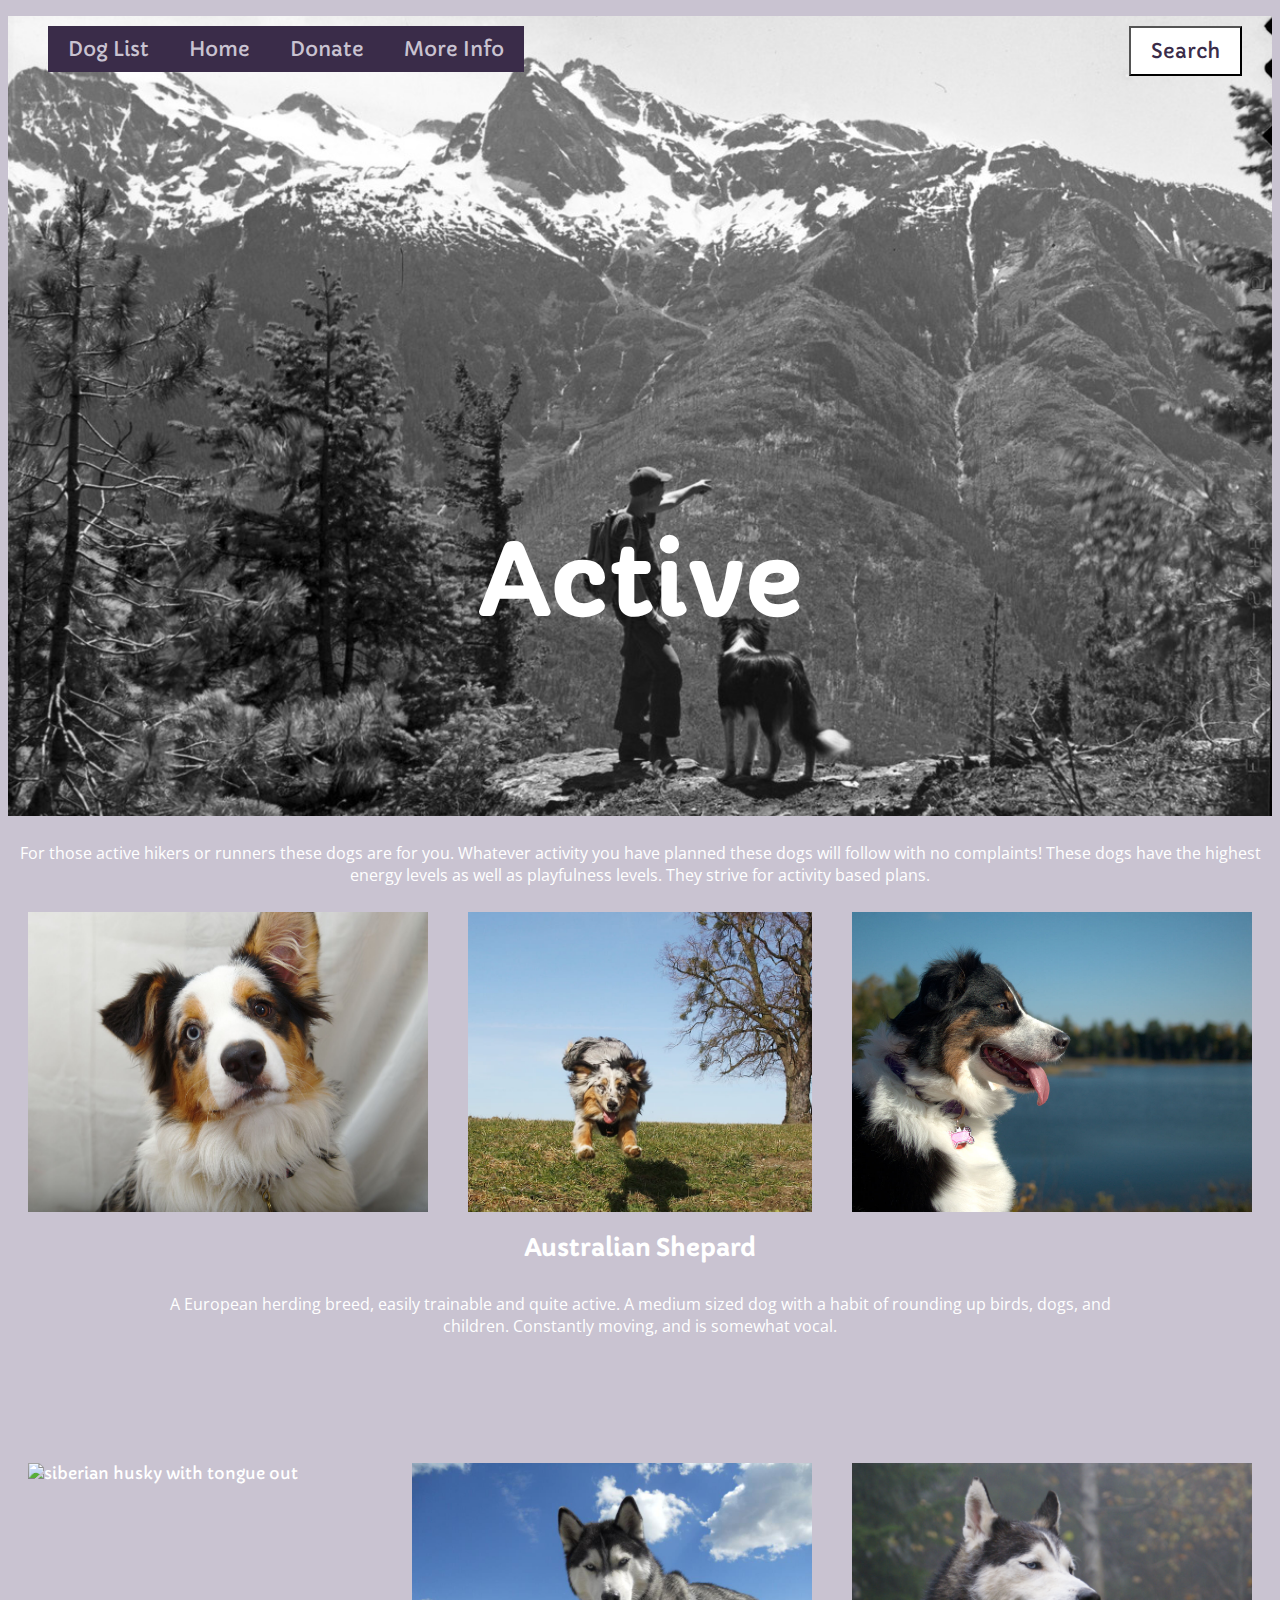
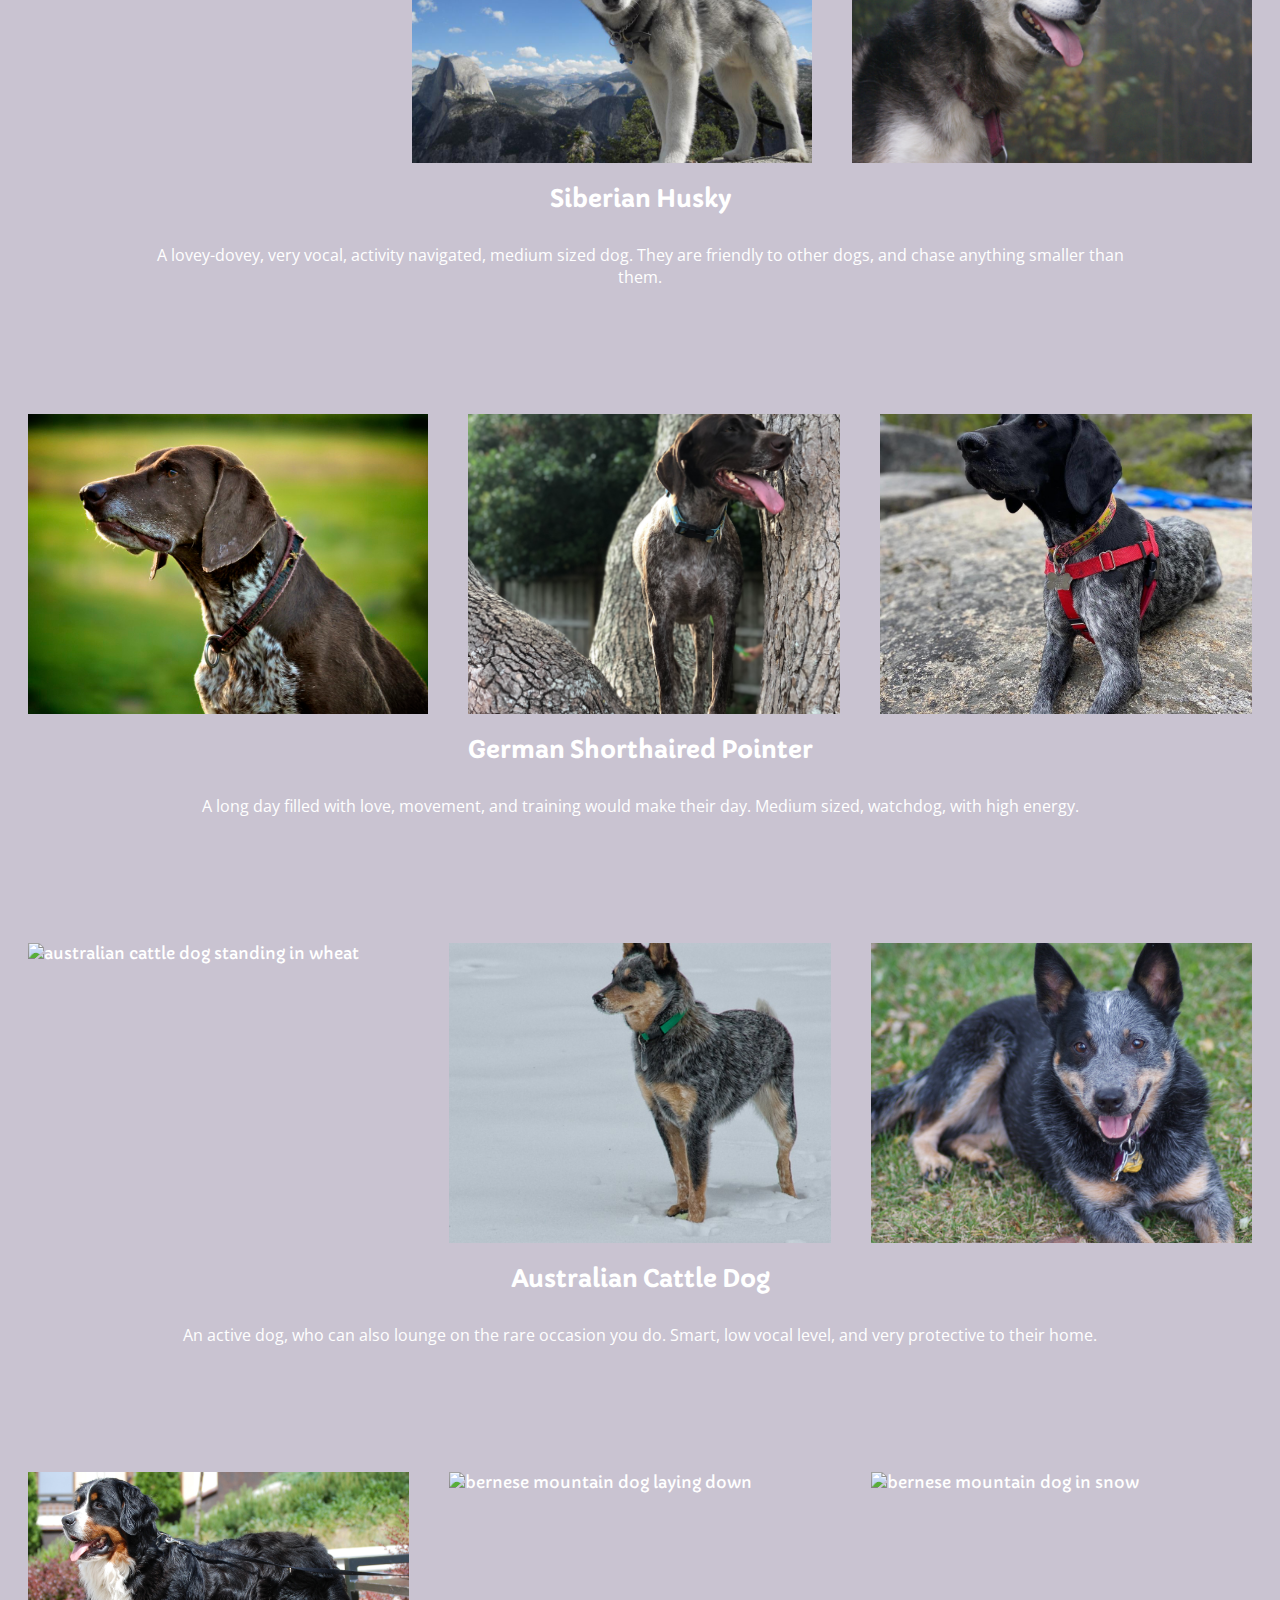
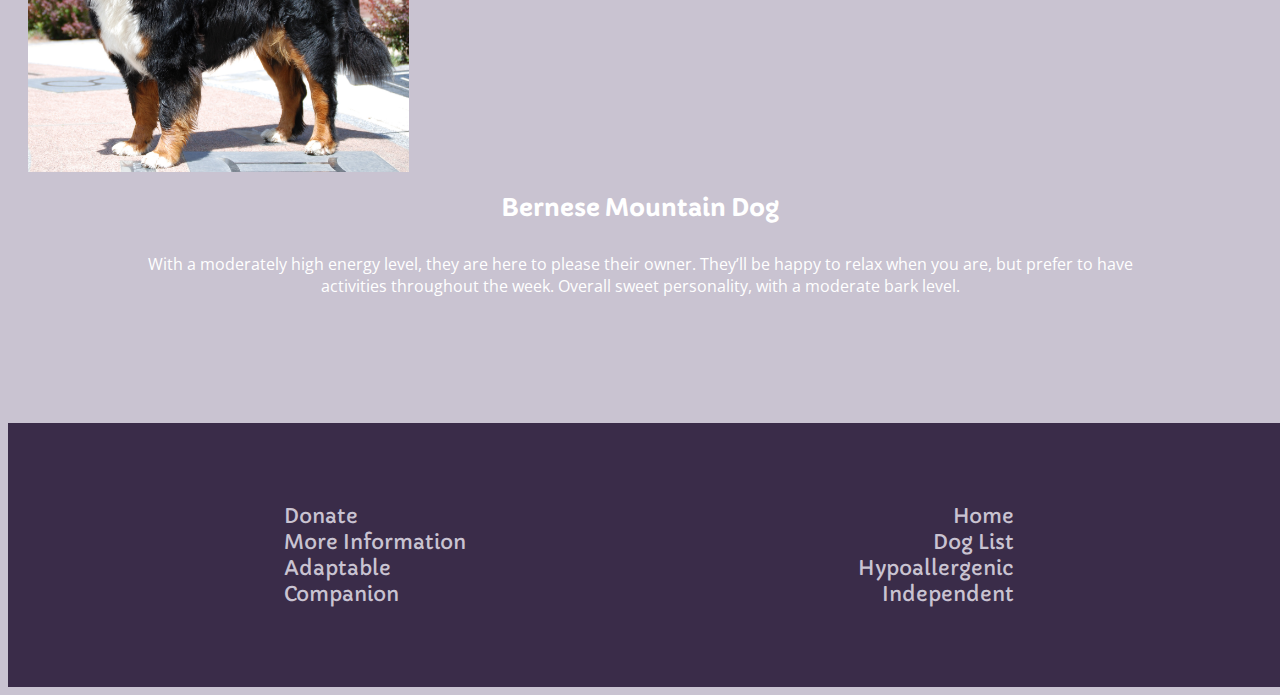
==== commit 7f304aad: "finishing up" ====
--- a/active.html
+++ b/active.html
@@ -23,6 +23,10 @@
         <menu>
             <li><a class="button" href="">More Info</a></li>
         </menu>
+        <menu>
+            <button id="search">Search</button>
+            <input id="input" type="search">
+        </menu>
         <br>
     <h1 class="title">Active</h1>
     </div>
@@ -34,54 +38,63 @@
         <img src="assets/images/AustralianShepard2.jpeg" alt="australian shepard jumping">
         <img src="assets/images/AustralianShepard3.jpeg" alt="australian shepard profile">
     </section>
-    <text>
+    <div class="text">
         <h2>Australian Shepard</h2>
         <p>A European herding breed, easily trainable and quite active. A medium sized dog with a habit of rounding up birds, dogs, and children. Constantly moving, and is somewhat vocal.</p>
-    </text>
+    </div>
     <section id="images2">
         <img src="assets/images/Siberian Husky.jpeg" alt="siberian husky with tongue out">
         <img src="assets/images/Siberian_Husky2.jpg" alt="siberian husky standing on cliff">
         <img src="assets/images/Siberian Husky 3jpg.jpg" alt="siberian husky profile">
-    <text>
+    </section>
+    <div class="text">
         <h2>Siberian Husky</h2>
         <p>A lovey-dovey, very vocal, activity navigated, medium sized dog. They are friendly to other dogs, and chase anything smaller than them.</p>
-    </text>
+    </div>
     <section id="images3">
         <img src="assets/images/German Shorthaired Pointer.jpg" alt="German Shorthaired Pointer profile">
         <img src="assets/images/German Shorthaired Pointer2.jpeg" alt="German Shorthaired Pointer in a tree">
         <img src="assets/images/German Shorthaired Pointer3.jpg" alt="German Shorthaired Pointer laying down">
     </section>
-    <text>
+    <div class="text">
         <h2>German Shorthaired Pointer</h2>
         <p>A long day filled with love, movement, and training would make their day. Medium sized, watchdog, with high energy.</p>
-    </text>
+    </div>
     <section id="images4">
         <img src="assets/images/Australian Cattle Dog.jpeg" alt="australian cattle dog standing in wheat">
         <img src="assets/images/Australian Cattle Dog 2.jpg" alt="australian cattle dog standing in snow">
         <img src="assets/images/Australian Cattle Dog 3.jpg" alt="australian cattle dog laying down">
     </section>
-    <text>
+    <div class="text">
         <h2>Australian Cattle Dog</h2>
         <p>An active dog, who can also lounge on the rare occasion you do. Smart, low vocal level, and very protective to their home.</p>
-    </text>
+    </div>
     <section id="images5">
         <img src="assets/images/Bernese Mountain dog.jpg" alt="bernese mountain dog standing">
         <img src="assets/images/Bernese Mountain dog.jpg2.jpeg" alt="bernese mountain dog laying down">
         <img src="assets/images/Bernese Mountain dog.jpg3.jpeg" alt="bernese mountain dog in snow">
     </section>
-    <text>
+    <div class="text">
         <h2>Bernese Mountain Dog</h2>
         <p>With a moderately high energy level, they are here to please their owner. They’ll be happy to relax when you are, but prefer to have activities throughout the week. Overall sweet personality, with a moderate bark level.</p>
-    </text>
+    </div>
     <footer>
         <div class="footer1">
             <li><a href="">Donate</a></li>
             <li><a href="">More Information</a></li>
+            <li><a href="adaptable.html">Adaptable</a></li>
+            <li><a href="companion.html">Companion</a></li>
         </div>
         <div class="footer2">
             <li><a href="index.html">Home</a></li>
             <li><a href="doglist.html">Dog List</a></li>
+            <li><a href="hypoallergenic.html">Hypoallergenic</a></li>
+            <li><a href="independent.html">Independent</a></li>
         </div>
 </footer>
+
+<script src="https://code.jquery.com/jquery-3.6.4.min.js" integrity="sha256-oP6HI9z1XaZNBrJURtCoUT5SUnxFr8s3BzRl+cbzUq8=" crossorigin="anonymous"></script>
+<script src="assets/css/script.js"></script>
 </body>
+
 </html>--- a/assets/css/style.css
+++ b/assets/css/style.css
@@ -29,7 +29,10 @@
     font-size: 20px;
     color: var(--lightpurple);
     background: var(--darkpurple);
-    padding: 20px; 
+    padding-top: 10px; 
+    padding-bottom: 10px; 
+    padding-right: 20px; 
+    padding-left: 20px; 
 
 }
 
@@ -37,6 +40,43 @@
     list-style: none;
     float: left;
     margin-top: 20px;
+}
+
+menu li a:hover {
+    color:white; 
+}
+
+menu button {
+    font-family: 'Capriola', sans-serif;
+    font-size: 20px;
+    color: var(--darkpurple);
+    background: white;
+    float: right; 
+    padding-top: 10px; 
+    padding-bottom: 10px;
+    padding-right: 20px;
+    padding-left: 20px; 
+    margin-right: 30px;  
+    margin-top: 10px; 
+}
+
+menu button:hover {
+    color: var(--lightpurple); 
+}
+
+menu input {
+    padding: 5px; 
+    margin-top: 20px; 
+}
+
+#input {
+    display: none; 
+    float: right; 
+}
+
+/*hidden*/
+#mobile-menu-button {
+    display: none;
 }
 
 /*header*/
@@ -51,6 +91,8 @@
 }
 
 p {
+    font-family: 'open sans', sans-serif; 
+    text-decoration:double;
     text-align: center; 
     padding: 10px; 
 }
@@ -144,7 +186,7 @@
 }
 /* Companion */
 div.companion {
-    background-image: url("../images/companiontop.jpg");
+    background-image: url("../images/companiontop\ 2.jpg");
     background-image: fixed;
     min-height: 800px;
     background-size: cover;
@@ -167,6 +209,11 @@
     background-position: center;
 }
 /* general */
+
+section img {
+    margin: 0 20px;
+}
+
 #images1 {
     display: flex;
     justify-content: center;
@@ -203,23 +250,105 @@
     object-fit: cover;
 }
 
-text h2 {
-    margin: 0px;
-    text-align: center;
-    margin: 20px;  
-}
-
-text p {
+.text {
     margin: 0px; 
     text-align: center; 
     margin: 20px; 
-    display: flex;
-    flex-wrap: wrap; 
     padding-bottom: 80px;
     padding-left: 100px; 
     padding-right: 100px; 
 }
 
+.text h2 {
+    padding-bottom: 0px; 
+}
+
+@media (max-width: 1340px) {
+    #images1 {
+        flex-wrap: nowrap;
+        overflow-x: auto;
+        justify-content: left; 
+        }
+    }
+
+@media (max-width: 1340px) {
+    #images2 {
+        flex-wrap: nowrap;
+        overflow-x: auto;
+        justify-content: left; 
+        }
+    }
+@media (max-width: 1340px) {
+        #images3 {
+            flex-wrap: nowrap;
+            overflow-x: auto;
+            justify-content: left; 
+            }
+        }
+@media (max-width: 1340px) {
+            #images4 {
+                flex-wrap: nowrap;
+                overflow-x: auto;
+                justify-content: left; 
+                }
+            }
+@media (max-width: 1340px) {
+                #images5 {
+                    flex-wrap: nowrap;
+                    overflow-x: auto;
+                    justify-content: left; 
+                    }
+                }
+                
+
+/*dog list page*/
+div.doglist {
+    background-image: url("../images/DogListTop.jpeg");
+    background-image: fixed;
+    max-height: 550px;
+    background-size: cover;
+    background-position: center;
+}
+
+div .doglisttitle {
+    position: absolute;
+    text-align: center;
+    top: 30%;
+    bottom: 20%;
+    right: 30%;
+    left: 30%;
+    font-size: 100px;
+}
+
+ul {
+    list-style: none;
+}
+
+li a{
+    text-decoration: none; 
+    color: var(--darkpurple);
+}
+
+span {
+    font-size: 12px; 
+    font-family: 'open sans', sans-serif; 
+    padding-bottom: 20px;
+}
+.container {
+    display: flex; 
+    
+}
+.column {
+    width: 50%; 
+    padding: 20px; 
+    margin-left: 50px;
+}
+
+.column2 {
+    width: 50%; 
+    padding: 20px; 
+    margin-left: 200px; 
+}
 /*footer*/
 footer {
     background-color: var(--darkpurple);
@@ -248,3 +377,8 @@
     text-align: right;
 }
 
+footer div li a:hover{
+    color: white; 
+}
+
+
